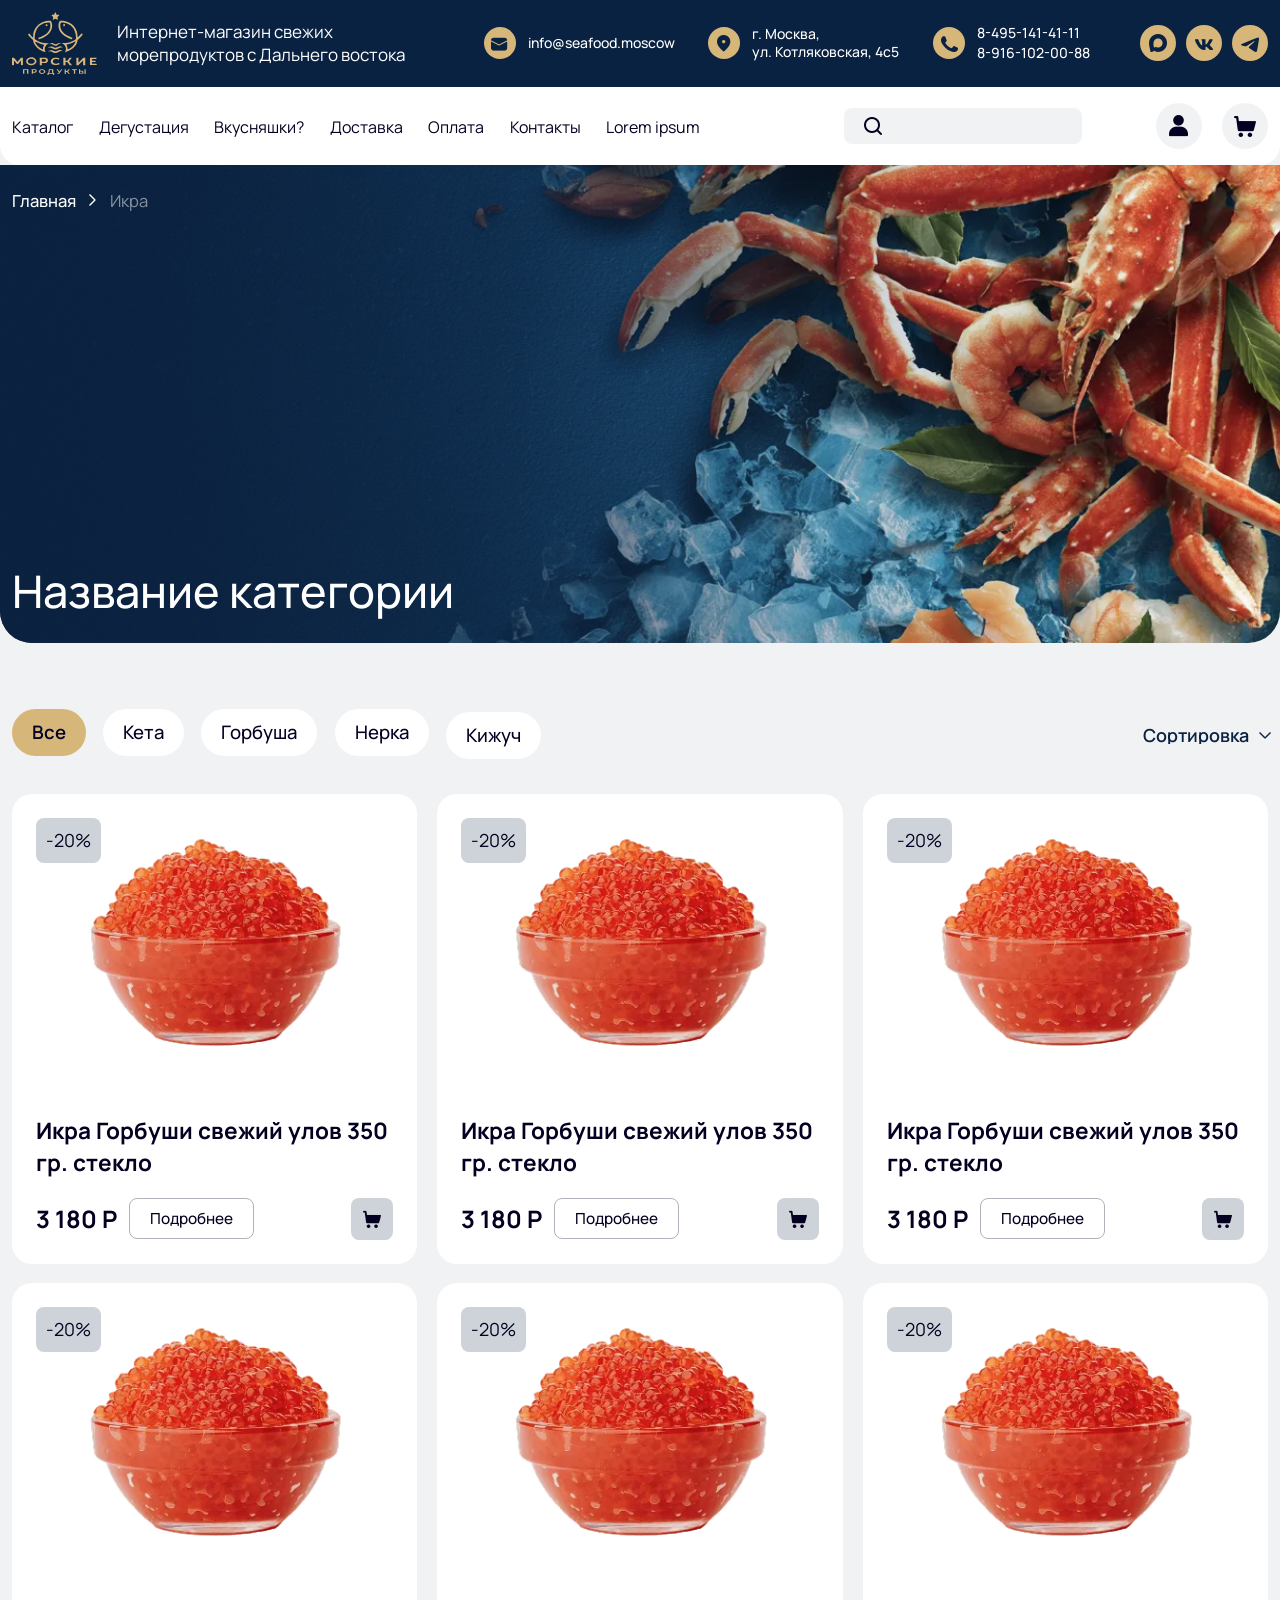
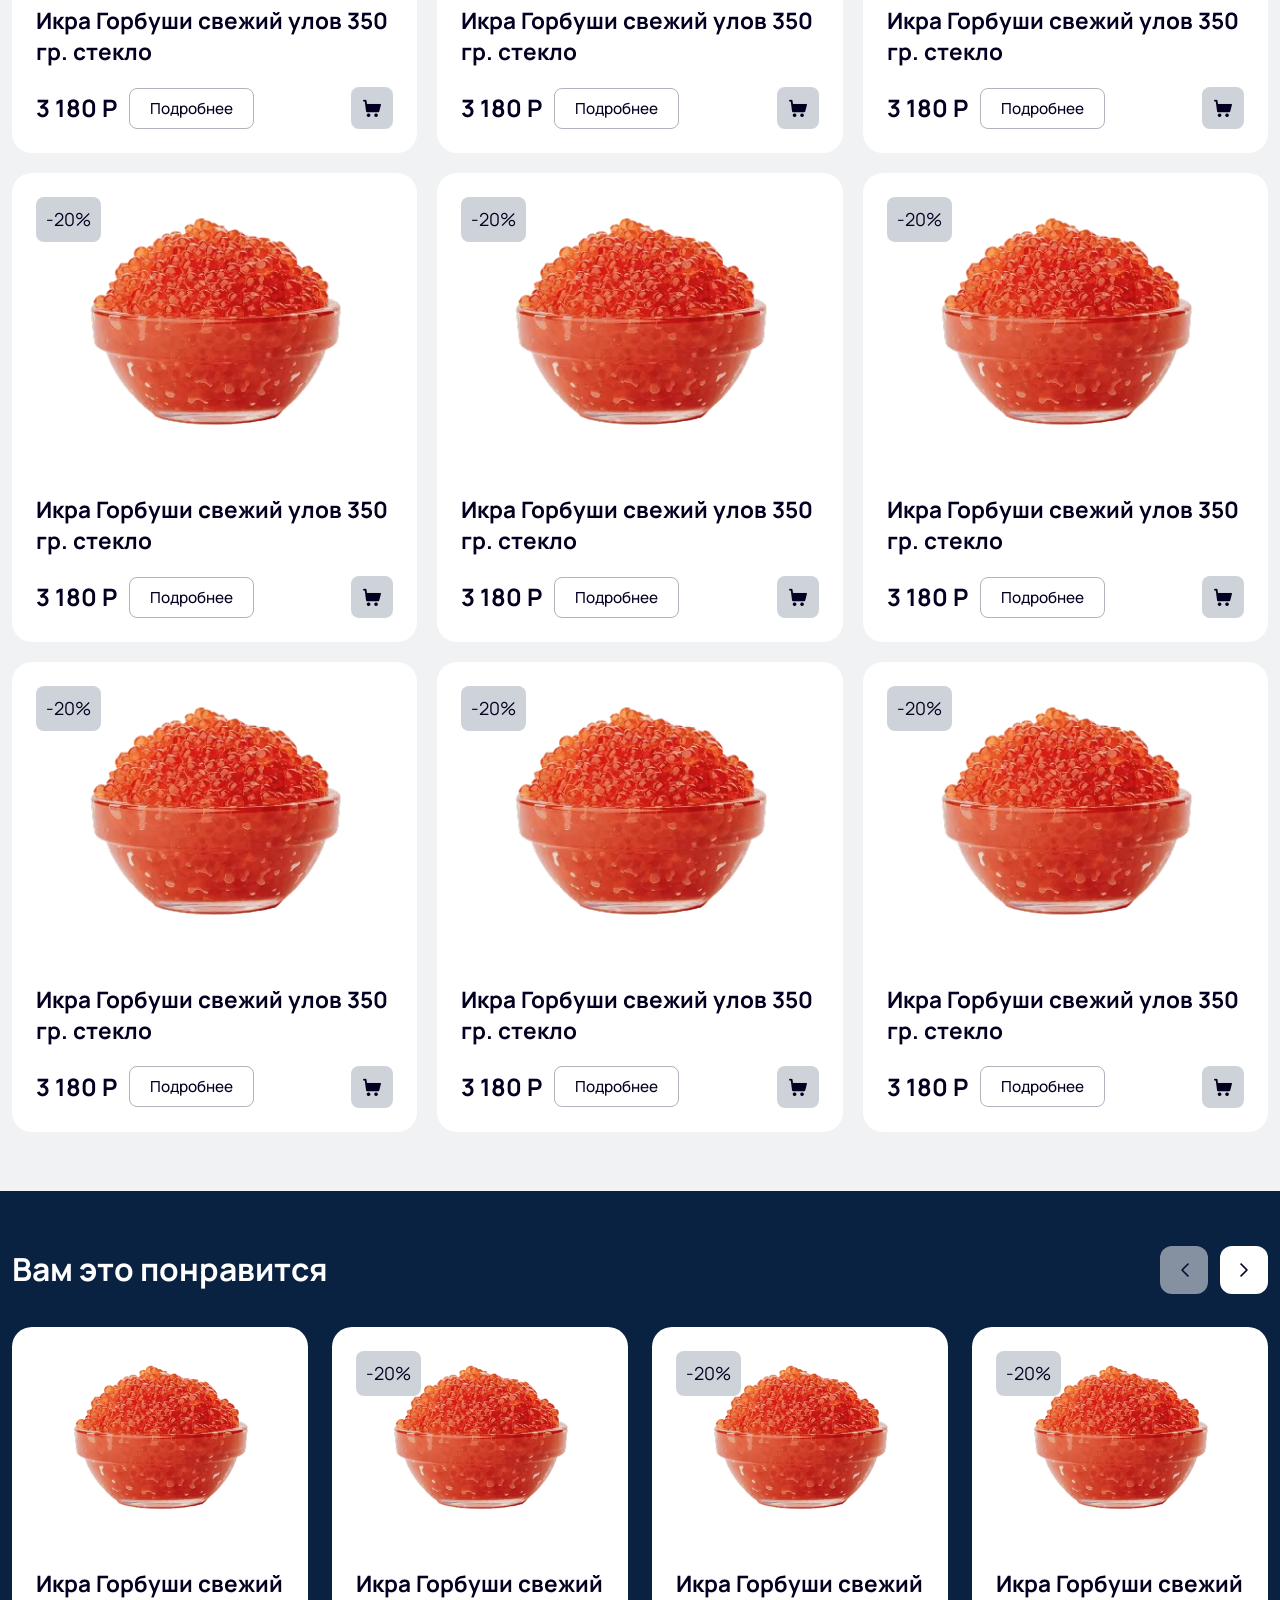
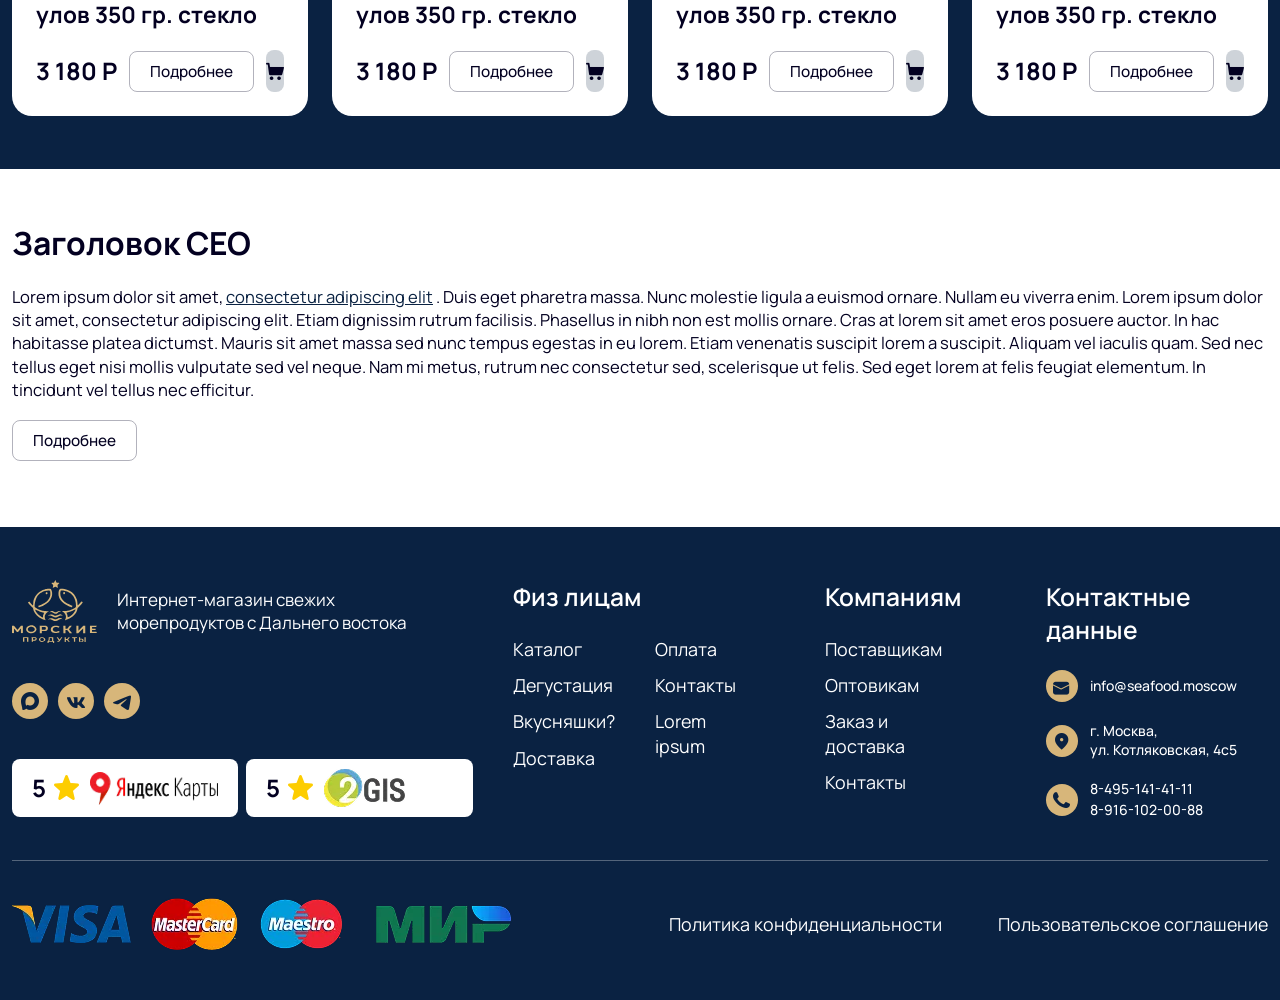
==== catalog.html @ 8e857c62 "Updates" ====
<!doctype html>
<html lang="ru">
	<head>
		<meta charset="UTF-8">
		<meta name="viewport" content="width=device-width, initial-scale=1.0">
		<link rel="preload" href="./assets/fonts/Manrope-SemiBold.woff2" as="font" type="font/woff2" crossorigin="anonymous">
		<link rel="preload" href="./assets/fonts/Manrope-Regular.woff2" as="font" type="font/woff2" crossorigin="anonymous">
		<link rel="preload" href="./assets/fonts/Manrope-Medium.woff2" as="font" type="font/woff2" crossorigin="anonymous">
		<link rel="preload" href="./assets/fonts/Manrope-Bold.woff2" as="font" type="font/woff2" crossorigin="anonymous">
		<link rel="preload" href="./assets/fonts/Lato-Semibold.woff2" as="font" type="font/woff2" crossorigin="anonymous">
		<link rel="shortcut icon" href="assets/img/favicon.ico">
		<title>Каталог</title>
		<script type="module" crossorigin="" src="./js/catalog.min.js?v=1779038834661"></script>
		<link rel="modulepreload" crossorigin="" href="./js/popup.min.js">
		<link rel="stylesheet" crossorigin="" href="./css/popup.min.css?v=1779038834661">
		<link rel="stylesheet" crossorigin="" href="./css/catalog.min.css?v=1779038834661">
	</head>
	<body>
		<div class="wrapper">
			<header data-fls-header="" class="header">
				<div class="header__top">
					<div class="header__container">
						<a href="index.html" class="header__logo">
							<img src="./assets/img/logo.svg" alt="Морские Продукты">
							<p>
								Интернет-магазин свежих
								<br>
								морепродуктов с Дальнего востока
							</p>
						</a>
						<div class="header__info-wrapper" data-fls-dynamic=".menu__body, 1250, 1">
							<div data-fls-infoblock="" class="header__info-block info-block">
								<div class="info-block__icon --icon-mail"></div>
								<div class="info-block__text">
									<a href="mailto:info@seafood.moscow">info@seafood.moscow</a>
								</div>
							</div>
							<div data-fls-infoblock="" class="header__info-block info-block">
								<div class="info-block__icon --icon-location"></div>
								<div class="info-block__text">
									<a href="#" target="_blank">
										г. Москва,
										<br>
										ул. Котляковская, 4с5
									</a>
								</div>
							</div>
							<div data-fls-infoblock="" class="header__info-block info-block">
								<div class="info-block__icon --icon-phone"></div>
								<div class="info-block__text">
									<a href="tel:84951414111">8-495-141-41-11</a>
									<a href="tel:89161020088">8-916-102-00-88</a>
								</div>
							</div>
						</div>
						<div data-fls-socials="" class="header__socials socials">
							<a href="#" target="_blank" class="socials__social --icon-max"></a>
							<a href="#" target="_blank" class="socials__social --icon-vk"></a>
							<a href="#" target="_blank" class="socials__social --icon-tg"></a>
						</div>
					</div>
				</div>
				<div class="header__bottom">
					<div class="header__container">
						<div class="header__menu menu">
							<button data-fls-menu="" type="button" class="menu__icon icon-menu">
								<span></span>
							</button>
							<nav class="menu__body">
								<ul class="menu__list">
									<li class="menu__item">
										<a href="#" class="menu__link">Каталог</a>
									</li>
									<li class="menu__item">
										<a href="#" class="menu__link">Дегустация</a>
									</li>
									<li class="menu__item">
										<a href="#" class="menu__link">Вкусняшки?</a>
									</li>
									<li class="menu__item">
										<a href="#" class="menu__link">Доставка</a>
									</li>
									<li class="menu__item">
										<a href="#" class="menu__link">Оплата</a>
									</li>
									<li class="menu__item">
										<a href="#" class="menu__link">Контакты</a>
									</li>
									<li class="menu__item">
										<a href="#" class="menu__link">Lorem ipsum</a>
									</li>
								</ul>
							</nav>
						</div>
						<form action="#" class="header__search">
							<button class="header__search-btn --icon-search"></button>
							<input data-fls-input="" autocomplete="off" type="text" name="form[]" data-error="" placeholder="" class="header__search-input">
						</form>
						<div class="header__user-wrapper">
							<a href="#" class="header__user-button --icon-user"></a>
							<a href="#" class="header__user-button --icon-cart"></a>
						</div>
					</div>
				</div>
			</header>
			<main class="page">
				<section class="catalog-hero">
					<div class="catalog-hero__container">
						<div data-fls-breadcrumbs="" class="breadcrumbs">
							<ul>
								<li>
									<a href="#">Главная</a>
								</li>
								<li>
									<span>Икра</span>
								</li>
							</ul>
						</div>
						<p class="catalog-hero__title">Название категории</p>
					</div>
				</section>
				<div class="page__container">
					<section class="catalog">
						<div class="catalog__top">
							<div data-fls-radio="" class="catalog-radio">
								<label class="catalog-radio__item">
									<input class="catalog-radio__input" checked type="radio" value="1" name="option">
									<span class="catalog-radio__text">Все</span>
								</label>
								<label class="catalog-radio__item">
									<input class="catalog-radio__input" type="radio" value="2" name="option">
									<span class="catalog-radio__text">Кета</span>
								</label>
								<label class="catalog-radio__item">
									<input class="catalog-radio__input" type="radio" value="2" name="option">
									<span class="catalog-radio__text">Горбуша</span>
								</label>
								<label class="catalog-radio__item">
									<input class="catalog-radio__input" type="radio" value="2" name="option">
									<span class="catalog-radio__text">Нерка</span>
								</label>
								<label class="catalog-radio__item">
									<input class="catalog-radio__input" type="radio" value="2" name="option">
									<span class="catalog-radio__text">Кижуч</span>
								</label>
							</div>
							<select name="form[]" data-fls-select="" data-fls-select-show-selected="" data-fls-select-modif="catalog">
								<option value="" selected>Сортировка</option>
								<option value="1">По возрастанию</option>
								<option value="2">Пункт №2</option>
								<option value="3">Пункт №3</option>
							</select>
						</div>
						<div class="catalog__main">
							<div data-fls-slidecard="" class="slide-card">
								<div class="slide-card__img-block">
									<p class="slide-card__sale">-20%</p>
									<picture>
										<img alt="Икра Горбуши свежий улов 350 гр. стекло" src="./assets/img/item.webp">
									</picture>
								</div>
								<a href="#" class="slide-card__title">Икра Горбуши свежий улов 350 гр. стекло</a>
								<div class="slide-card__bottom">
									<p class="slide-card__price">3 180 Р</p>
									<a href="#" data-fls-button="" class="slide-card__button button-small">Подробнее</a>
									<a href="#" class="slide-card__cart --icon-cart"></a>
								</div>
							</div>
							<div data-fls-slidecard="" class="slide-card">
								<div class="slide-card__img-block">
									<p class="slide-card__sale">-20%</p>
									<picture>
										<img alt="Икра Горбуши свежий улов 350 гр. стекло" src="./assets/img/item.webp">
									</picture>
								</div>
								<a href="#" class="slide-card__title">Икра Горбуши свежий улов 350 гр. стекло</a>
								<div class="slide-card__bottom">
									<p class="slide-card__price">3 180 Р</p>
									<a href="#" data-fls-button="" class="slide-card__button button-small">Подробнее</a>
									<a href="#" class="slide-card__cart --icon-cart"></a>
								</div>
							</div>
							<div data-fls-slidecard="" class="slide-card">
								<div class="slide-card__img-block">
									<p class="slide-card__sale">-20%</p>
									<picture>
										<img alt="Икра Горбуши свежий улов 350 гр. стекло" src="./assets/img/item.webp">
									</picture>
								</div>
								<a href="#" class="slide-card__title">Икра Горбуши свежий улов 350 гр. стекло</a>
								<div class="slide-card__bottom">
									<p class="slide-card__price">3 180 Р</p>
									<a href="#" data-fls-button="" class="slide-card__button button-small">Подробнее</a>
									<a href="#" class="slide-card__cart --icon-cart"></a>
								</div>
							</div>
							<div data-fls-slidecard="" class="slide-card">
								<div class="slide-card__img-block">
									<p class="slide-card__sale">-20%</p>
									<picture>
										<img alt="Икра Горбуши свежий улов 350 гр. стекло" src="./assets/img/item.webp">
									</picture>
								</div>
								<a href="#" class="slide-card__title">Икра Горбуши свежий улов 350 гр. стекло</a>
								<div class="slide-card__bottom">
									<p class="slide-card__price">3 180 Р</p>
									<a href="#" data-fls-button="" class="slide-card__button button-small">Подробнее</a>
									<a href="#" class="slide-card__cart --icon-cart"></a>
								</div>
							</div>
							<div data-fls-slidecard="" class="slide-card">
								<div class="slide-card__img-block">
									<p class="slide-card__sale">-20%</p>
									<picture>
										<img alt="Икра Горбуши свежий улов 350 гр. стекло" src="./assets/img/item.webp">
									</picture>
								</div>
								<a href="#" class="slide-card__title">Икра Горбуши свежий улов 350 гр. стекло</a>
								<div class="slide-card__bottom">
									<p class="slide-card__price">3 180 Р</p>
									<a href="#" data-fls-button="" class="slide-card__button button-small">Подробнее</a>
									<a href="#" class="slide-card__cart --icon-cart"></a>
								</div>
							</div>
							<div data-fls-slidecard="" class="slide-card">
								<div class="slide-card__img-block">
									<p class="slide-card__sale">-20%</p>
									<picture>
										<img alt="Икра Горбуши свежий улов 350 гр. стекло" src="./assets/img/item.webp">
									</picture>
								</div>
								<a href="#" class="slide-card__title">Икра Горбуши свежий улов 350 гр. стекло</a>
								<div class="slide-card__bottom">
									<p class="slide-card__price">3 180 Р</p>
									<a href="#" data-fls-button="" class="slide-card__button button-small">Подробнее</a>
									<a href="#" class="slide-card__cart --icon-cart"></a>
								</div>
							</div>
							<div data-fls-slidecard="" class="slide-card">
								<div class="slide-card__img-block">
									<p class="slide-card__sale">-20%</p>
									<picture>
										<img alt="Икра Горбуши свежий улов 350 гр. стекло" src="./assets/img/item.webp">
									</picture>
								</div>
								<a href="#" class="slide-card__title">Икра Горбуши свежий улов 350 гр. стекло</a>
								<div class="slide-card__bottom">
									<p class="slide-card__price">3 180 Р</p>
									<a href="#" data-fls-button="" class="slide-card__button button-small">Подробнее</a>
									<a href="#" class="slide-card__cart --icon-cart"></a>
								</div>
							</div>
							<div data-fls-slidecard="" class="slide-card">
								<div class="slide-card__img-block">
									<p class="slide-card__sale">-20%</p>
									<picture>
										<img alt="Икра Горбуши свежий улов 350 гр. стекло" src="./assets/img/item.webp">
									</picture>
								</div>
								<a href="#" class="slide-card__title">Икра Горбуши свежий улов 350 гр. стекло</a>
								<div class="slide-card__bottom">
									<p class="slide-card__price">3 180 Р</p>
									<a href="#" data-fls-button="" class="slide-card__button button-small">Подробнее</a>
									<a href="#" class="slide-card__cart --icon-cart"></a>
								</div>
							</div>
							<div data-fls-slidecard="" class="slide-card">
								<div class="slide-card__img-block">
									<p class="slide-card__sale">-20%</p>
									<picture>
										<img alt="Икра Горбуши свежий улов 350 гр. стекло" src="./assets/img/item.webp">
									</picture>
								</div>
								<a href="#" class="slide-card__title">Икра Горбуши свежий улов 350 гр. стекло</a>
								<div class="slide-card__bottom">
									<p class="slide-card__price">3 180 Р</p>
									<a href="#" data-fls-button="" class="slide-card__button button-small">Подробнее</a>
									<a href="#" class="slide-card__cart --icon-cart"></a>
								</div>
							</div>
							<div data-fls-slidecard="" class="slide-card">
								<div class="slide-card__img-block">
									<p class="slide-card__sale">-20%</p>
									<picture>
										<img alt="Икра Горбуши свежий улов 350 гр. стекло" src="./assets/img/item.webp">
									</picture>
								</div>
								<a href="#" class="slide-card__title">Икра Горбуши свежий улов 350 гр. стекло</a>
								<div class="slide-card__bottom">
									<p class="slide-card__price">3 180 Р</p>
									<a href="#" data-fls-button="" class="slide-card__button button-small">Подробнее</a>
									<a href="#" class="slide-card__cart --icon-cart"></a>
								</div>
							</div>
							<div data-fls-slidecard="" class="slide-card">
								<div class="slide-card__img-block">
									<p class="slide-card__sale">-20%</p>
									<picture>
										<img alt="Икра Горбуши свежий улов 350 гр. стекло" src="./assets/img/item.webp">
									</picture>
								</div>
								<a href="#" class="slide-card__title">Икра Горбуши свежий улов 350 гр. стекло</a>
								<div class="slide-card__bottom">
									<p class="slide-card__price">3 180 Р</p>
									<a href="#" data-fls-button="" class="slide-card__button button-small">Подробнее</a>
									<a href="#" class="slide-card__cart --icon-cart"></a>
								</div>
							</div>
							<div data-fls-slidecard="" class="slide-card">
								<div class="slide-card__img-block">
									<p class="slide-card__sale">-20%</p>
									<picture>
										<img alt="Икра Горбуши свежий улов 350 гр. стекло" src="./assets/img/item.webp">
									</picture>
								</div>
								<a href="#" class="slide-card__title">Икра Горбуши свежий улов 350 гр. стекло</a>
								<div class="slide-card__bottom">
									<p class="slide-card__price">3 180 Р</p>
									<a href="#" data-fls-button="" class="slide-card__button button-small">Подробнее</a>
									<a href="#" class="slide-card__cart --icon-cart"></a>
								</div>
							</div>
						</div>
					</section>
				</div>
				<section class="slider slider--blue slider--80">
					<div class="slider__container">
						<div class="slider__top-wrapper">
							<p class="title">Вам это понравится</p>
							<div class="slider__slider-buttons-wrapper">
								<button data-fls-button="" type="button" class="arrow-button arrow-button--gold arrow-button--prev slider__slider-btn-prev --icon-arrow"></button>
								<button data-fls-button="" type="button" class="arrow-button arrow-button--gold slider__slider-btn-next --icon-arrow"></button>
							</div>
						</div>
						<div class="slider__main">
							<div data-fls-slider="" class="slider__slider">
								<div class="slider__swiper">
									<div data-fls-slidecard="" class="slide-card">
										<div class="slide-card__img-block">
											<picture>
												<img alt="Икра Горбуши свежий улов 350 гр. стекло" src="./assets/img/item.webp">
											</picture>
										</div>
										<a href="#" class="slide-card__title">Икра Горбуши свежий улов 350 гр. стекло</a>
										<div class="slide-card__bottom">
											<p class="slide-card__price">3 180 Р</p>
											<a href="#" data-fls-button="" class="slide-card__button button-small">Подробнее</a>
											<a href="#" class="slide-card__cart --icon-cart"></a>
										</div>
									</div>
									<div data-fls-slidecard="" class="slide-card">
										<div class="slide-card__img-block">
											<p class="slide-card__sale">-20%</p>
											<picture>
												<img alt="Икра Горбуши свежий улов 350 гр. стекло" src="./assets/img/item.webp">
											</picture>
										</div>
										<a href="#" class="slide-card__title">Икра Горбуши свежий улов 350 гр. стекло</a>
										<div class="slide-card__bottom">
											<p class="slide-card__price">3 180 Р</p>
											<a href="#" data-fls-button="" class="slide-card__button button-small">Подробнее</a>
											<a href="#" class="slide-card__cart --icon-cart"></a>
										</div>
									</div>
									<div data-fls-slidecard="" class="slide-card">
										<div class="slide-card__img-block">
											<p class="slide-card__sale">-20%</p>
											<picture>
												<img alt="Икра Горбуши свежий улов 350 гр. стекло" src="./assets/img/item.webp">
											</picture>
										</div>
										<a href="#" class="slide-card__title">Икра Горбуши свежий улов 350 гр. стекло</a>
										<div class="slide-card__bottom">
											<p class="slide-card__price">3 180 Р</p>
											<a href="#" data-fls-button="" class="slide-card__button button-small">Подробнее</a>
											<a href="#" class="slide-card__cart --icon-cart"></a>
										</div>
									</div>
									<div data-fls-slidecard="" class="slide-card">
										<div class="slide-card__img-block">
											<p class="slide-card__sale">-20%</p>
											<picture>
												<img alt="Икра Горбуши свежий улов 350 гр. стекло" src="./assets/img/item.webp">
											</picture>
										</div>
										<a href="#" class="slide-card__title">Икра Горбуши свежий улов 350 гр. стекло</a>
										<div class="slide-card__bottom">
											<p class="slide-card__price">3 180 Р</p>
											<a href="#" data-fls-button="" class="slide-card__button button-small">Подробнее</a>
											<a href="#" class="slide-card__cart --icon-cart"></a>
										</div>
									</div>
									<div data-fls-slidecard="" class="slide-card">
										<div class="slide-card__img-block">
											<p class="slide-card__sale">-20%</p>
											<picture>
												<img alt="Икра Горбуши свежий улов 350 гр. стекло" src="./assets/img/item.webp">
											</picture>
										</div>
										<a href="#" class="slide-card__title">Икра Горбуши свежий улов 350 гр. стекло</a>
										<div class="slide-card__bottom">
											<p class="slide-card__price">3 180 Р</p>
											<a href="#" data-fls-button="" class="slide-card__button button-small">Подробнее</a>
											<a href="#" class="slide-card__cart --icon-cart"></a>
										</div>
									</div>
									<div data-fls-slidecard="" class="slide-card">
										<div class="slide-card__img-block">
											<p class="slide-card__sale">-20%</p>
											<picture>
												<img alt="Икра Горбуши свежий улов 350 гр. стекло" src="./assets/img/item.webp">
											</picture>
										</div>
										<a href="#" class="slide-card__title">Икра Горбуши свежий улов 350 гр. стекло</a>
										<div class="slide-card__bottom">
											<p class="slide-card__price">3 180 Р</p>
											<a href="#" data-fls-button="" class="slide-card__button button-small">Подробнее</a>
											<a href="#" class="slide-card__cart --icon-cart"></a>
										</div>
									</div>
								</div>
							</div>
						</div>
					</div>
				</section>
				<div class="white-bg">
					<div class="page__container">
						<section data-fls-showmore="items" class="seo seo--nm">
							<div data-fls-showmore-content="2" class="seo__content">
								<h1>Заголовок СЕО</h1>
								<p>
									Lorem ipsum dolor sit amet,
									<a href="#">consectetur adipiscing elit</a>
									. Duis eget pharetra massa.
						Nunc molestie
						ligula a euismod
						ornare. Nullam eu viverra enim. Lorem ipsum dolor sit amet, consectetur adipiscing elit. Etiam
						dignissim rutrum
						facilisis. Phasellus in nibh non est mollis ornare. Cras at lorem sit amet eros posuere auctor. In hac
						habitasse platea
						dictumst. Mauris sit amet massa sed nunc tempus egestas in eu lorem. Etiam venenatis suscipit lorem a
						suscipit. Aliquam
						vel iaculis quam. Sed nec tellus eget nisi mollis vulputate sed vel neque. Nam mi metus, rutrum nec
						consectetur sed,
						scelerisque ut felis. Sed eget lorem at felis feugiat elementum. In tincidunt vel tellus nec
						efficitur.
								</p>
								<h2>Заголовок СЕО 2</h2>
								<p>
									Lorem ipsum dolor sit amet, consectetur adipiscing elit. Duis eget pharetra massa. Nunc molestie
						ligula a euismod
						ornare. Nullam eu viverra enim. Lorem ipsum dolor sit amet, consectetur adipiscing elit. Etiam
						dignissim rutrum
						facilisis. Phasellus in nibh non est mollis ornare. Cras at lorem sit amet eros posuere auctor. In hac
						habitasse platea
						dictumst. Mauris sit amet massa sed nunc tempus egestas in eu lorem. Etiam venenatis suscipit lorem a
						suscipit. Aliquam
						vel iaculis quam. Sed nec tellus eget nisi mollis vulputate sed vel neque. Nam mi metus, rutrum nec
						consectetur sed,
						scelerisque ut felis. Sed eget lorem at felis feugiat elementum. In tincidunt vel tellus nec
						efficitur.
								</p>
								<h3>Заголовок СЕО 3</h3>
								<p>
									Lorem ipsum dolor sit amet, consectetur adipiscing elit. Duis eget pharetra massa. Nunc molestie
						ligula a euismod
						ornare. Nullam eu viverra enim. Lorem ipsum dolor sit amet, consectetur adipiscing elit. Etiam
						dignissim rutrum
						facilisis. Phasellus in nibh non est mollis ornare. Cras at lorem sit amet eros posuere auctor. In hac
						habitasse platea
						dictumst. Mauris sit amet massa sed nunc tempus egestas in eu lorem. Etiam venenatis suscipit lorem a
						suscipit. Aliquam
						vel iaculis quam. Sed nec tellus eget nisi mollis vulputate sed vel neque. Nam mi metus, rutrum nec
						consectetur sed,
						scelerisque ut felis. Sed eget lorem at felis feugiat elementum. In tincidunt vel tellus nec
						efficitur.
								</p>
								<ul>
									<li>Lorem ipsum dolor sit amet consectetur adipisicing elit. Sunt, beatae.</li>
									<li>
										Praesentium nulla voluptatem eaque? Mollitia reiciendis consequatur praesentium natus minus!
									</li>
									<li>Atque officia vel esse reiciendis eius, reprehenderit corrupti totam quae.</li>
								</ul>
								<ol>
									<li>Lorem ipsum dolor sit amet consectetur adipisicing elit. Debitis, sint?</li>
									<li>
										Saepe praesentium iure cupiditate rerum maxime magni voluptatibus commodi tempora!
									</li>
									<li>Porro cum temporibus neque optio officiis vitae assumenda! Blanditiis, dolorem!</li>
								</ol>
							</div>
							<button hidden data-fls-showmore-button="" data-fls-button="" type="button" class="seo__more button-small">
								<span>Подробнее</span>
								<span>Скрыть</span>
							</button>
						</section>
					</div>
				</div>
			</main>
			<footer data-fls-footer="" class="footer">
				<div class="footer__container">
					<div class="footer__top">
						<div class="footer__left">
							<a href="#" class="footer__logo">
								<img src="./assets/img/logo.svg" alt="Морские Продукты">
								<p>
									Интернет-магазин свежих
									<br>
									морепродуктов с Дальнего востока
								</p>
							</a>
							<div data-fls-socials="" class="footer__socials socials">
								<a href="#" target="_blank" class="socials__social --icon-max"></a>
								<a href="#" target="_blank" class="socials__social --icon-vk"></a>
								<a href="#" target="_blank" class="socials__social --icon-tg"></a>
							</div>
							<div class="reviews-general">
								<div class="reviews-general__block">
									<p class="reviews-general__rating --icon-star">5</p>
									<div class="reviews-general__logo">
										<picture>
											<img alt="yandex" src="./assets/img/yandexBig.webp">
										</picture>
									</div>
								</div>
								<div class="reviews-general__block">
									<p class="reviews-general__rating --icon-star">5</p>
									<div class="reviews-general__logo">
										<picture>
											<img alt="2gis" src="./assets/img/2gis.webp">
										</picture>
									</div>
								</div>
							</div>
						</div>
						<nav class="footer__nav">
							<div class="footer__nav-col">
								<p class="footer__nav-title">Физ лицам</p>
								<div class="footer__nav-lists">
									<ul class="footer__nav-list">
										<li class="footer__nav-item">
											<a href="#" class="footer__nav-link">Каталог</a>
										</li>
										<li class="footer__nav-item">
											<a href="#" class="footer__nav-link">Дегустация</a>
										</li>
										<li class="footer__nav-item">
											<a href="#" class="footer__nav-link">Вкусняшки?</a>
										</li>
										<li class="footer__nav-item">
											<a href="#" class="footer__nav-link">Доставка</a>
										</li>
									</ul>
									<ul class="footer__nav-list">
										<li class="footer__nav-item">
											<a href="#" class="footer__nav-link">Оплата</a>
										</li>
										<li class="footer__nav-item">
											<a href="#" class="footer__nav-link">Контакты</a>
										</li>
										<li class="footer__nav-item">
											<a href="#" class="footer__nav-link">Lorem ipsum</a>
										</li>
									</ul>
								</div>
							</div>
							<div class="footer__nav-col">
								<p class="footer__nav-title">Компаниям</p>
								<ul class="footer__nav-list">
									<li class="footer__nav-item">
										<a href="#" class="footer__nav-link">Поставщикам</a>
									</li>
									<li class="footer__nav-item">
										<a href="#" class="footer__nav-link">Оптовикам</a>
									</li>
									<li class="footer__nav-item">
										<a href="#" class="footer__nav-link">Заказ и доставка</a>
									</li>
									<li class="footer__nav-item">
										<a href="#" class="footer__nav-link">Контакты</a>
									</li>
								</ul>
							</div>
							<div class="footer__nav-col">
								<p class="footer__nav-title">Контактные данные</p>
								<div class="footer__info-wrapper">
									<div class="footer__info-block info-block">
										<div class="info-block__icon --icon-mail"></div>
										<div class="info-block__text">
											<a href="mailto:info@seafood.moscow">info@seafood.moscow</a>
										</div>
									</div>
									<div class="footer__info-block info-block">
										<div class="info-block__icon --icon-location"></div>
										<div class="info-block__text">
											<a href="#" target="_blank">
												г. Москва,
												<br>
												ул. Котляковская, 4с5
											</a>
										</div>
									</div>
									<div class="footer__info-block info-block">
										<div class="info-block__icon --icon-phone"></div>
										<div class="info-block__text">
											<a href="tel:84951414111">8-495-141-41-11</a>
											<a href="tel:89161020088">8-916-102-00-88</a>
										</div>
									</div>
								</div>
							</div>
						</nav>
					</div>
					<div class="footer__bottom">
						<div class="footer__payments">
							<picture>
								<img alt="VISA" src="./assets/img/cards/1.webp">
							</picture>
							<picture>
								<img alt="MasterCard" src="./assets/img/cards/2.webp">
							</picture>
							<picture>
								<img alt="Maestro" src="./assets/img/cards/3.webp">
							</picture>
							<picture>
								<img alt="МИР" src="./assets/img/cards/4.webp">
							</picture>
						</div>
						<div class="footer__docs">
							<a href="#" class="footer__doc-link">Политика конфиденциальности</a>
							<a href="#" class="footer__doc-link">Пользовательское соглашение</a>
						</div>
					</div>
				</div>
			</footer>
		</div>
		<div data-fls-popup="order" aria-hidden="true" class="popup">
			<div data-fls-popup-wrapper="" class="popup__wrapper">
				<div data-fls-popup-body="" class="popup__body">
					<button data-fls-popup-close="" type="button" class="popup__close --icon-cross"></button>
					<div data-fls-popup-content="" class="popup__content">
						<div class="popup__img">
							<picture>
								<img alt="Заказать" src="./assets/img/popupImg.webp">
							</picture>
						</div>
						<div class="popup__main">
							<p class="popup__title">Заказать в один клик</p>
							<p class="popup__text">Lorem ipsum dolor sit amet, consectetur adipiscing elit.</p>
							<form action="#" class="popup__form" data-fls-form="ajax">
								<input data-fls-input="" autocomplete="off" type="text" name="form[]" required data-error="" placeholder="Введите ваше имя" class="popup__input input">
								<input data-fls-input="" autocomplete="off" type="text" name="form[]" required data-error="" placeholder="+7 (___) ___-__-__" data-fls-input-mask="+7 (999) 999-99-99" class="popup__input input">
								<label data-fls-checkbox="" class="popup__checkbox checkbox">
									<input required data-error="" class="checkbox__input" type="checkbox" value="1" name="form[]">
									<div class="checkbox__text">
										<p>
											Lorem ipsum dolor sit amet, consectetur
											<a href="#">adipiscing elit.</a>
										</p>
									</div>
								</label>
								<button type="submit" data-fls-button="" class="popup__btn button button--gold">В корзину</button>
							</form>
						</div>
					</div>
				</div>
			</div>
		</div>
	</body>
</html>
---- css/popup.min.css ----
*{padding:0;margin:0;border:0}*,:after,:before{box-sizing:border-box}:after,:before{display:inline-block}body,html{height:100%}body{line-height:1;scrollbar-gutter:stable;-ms-text-size-adjust:100%;-moz-text-size-adjust:100%;-webkit-text-size-adjust:100%;-webkit-font-smoothing:antialiased;-moz-osx-font-smoothing:grayscale}button,input,textarea{font-family:inherit;font-size:inherit;line-height:inherit;color:inherit;background-color:transparent}input,textarea{width:100%}label{display:inline-block}button,option,select{cursor:pointer}a{display:inline-block;color:inherit;text-decoration:none}ul li{list-style:none}img{max-width:100%;height:auto;vertical-align:middle}h1,h2,h3,h4,h5,h6{font-weight:inherit;font-size:inherit}@font-face{font-family:Manrope;font-display:swap;src:url(../assets/fonts/Manrope-SemiBold.woff2) format("woff2");font-weight:600;font-style:normal}@font-face{font-family:Manrope;font-display:swap;src:url(../assets/fonts/Manrope-Regular.woff2) format("woff2");font-weight:400;font-style:normal}@font-face{font-family:Manrope;font-display:swap;src:url(../assets/fonts/Manrope-Medium.woff2) format("woff2");font-weight:500;font-style:normal}@font-face{font-family:Manrope;font-display:swap;src:url(../assets/fonts/Manrope-Bold.woff2) format("woff2");font-weight:700;font-style:normal}@font-face{font-family:Lato;font-display:swap;src:url(../assets/fonts/Lato-Semibold.woff2) format("woff2");font-weight:600;font-style:normal}@font-face{font-family:iconfont;font-display:swap;src:url(../assets/fonts/iconfont.woff2?b0fd1598f021709a7f0ad3983cae05e6) format("woff2")}[class*="--icon-"]:before{font-family:iconfont}[class*="--icon-vk"]:before{content:"\f101"}[class*="--icon-user"]:before{content:"\f102"}[class*="--icon-tg"]:before{content:"\f103"}[class*="--icon-star"]:before{content:"\f104"}[class*="--icon-shareStroke"]:before{content:"\f105"}[class*="--icon-share"]:before{content:"\f106"}[class*="--icon-search"]:before{content:"\f107"}[class*="--icon-phone"]:before{content:"\f108"}[class*="--icon-max"]:before{content:"\f109"}[class*="--icon-mail"]:before{content:"\f10a"}[class*="--icon-location"]:before{content:"\f10b"}[class*="--icon-likeStroke"]:before{content:"\f10c"}[class*="--icon-like"]:before{content:"\f10d"}[class*="--icon-cross"]:before{content:"\f10e"}[class*="--icon-check"]:before{content:"\f10f"}[class*="--icon-cart"]:before{content:"\f110"}[class*="--icon-arrow"]:before{content:"\f111"}body{background-color:#f1f2f4;color:#030021;min-width:20rem;font-family:Manrope;font-size:1.125rem}[data-fls-scrolllock] body{overflow:hidden;touch-action:none;overscroll-behavior:none}.wrapper{min-height:100%;display:flex;flex-direction:column;overflow:clip}.wrapper>main{flex:1 1 auto}.wrapper>*{min-width:0}[class*=__container]{max-width:112.125rem;margin:0 auto;padding-left:.75rem;padding-right:.75rem}.title{line-height:1.3611111111;font-weight:700}.white-bg{background-color:#fff}.reviews-general{display:grid;grid-template-columns:1fr 1fr;gap:.5rem}.reviews-general__block{background-color:#fff;border-radius:.5rem;padding:.625rem 1.25rem;display:flex;align-items:center;gap:.75rem}.reviews-general__rating{font-weight:700;font-size:1.5rem;display:flex;flex-direction:row-reverse;gap:.5rem}.reviews-general__rating:before{color:#fdcd00}.seo{padding-bottom:1.25rem}.seo.seo--nm{margin:0}.seo__content{display:flex;flex-direction:column}.seo__content h1,.seo__content h2,.seo__content h3,.seo__content h4,.seo__content h5,.seo__content h6{font-weight:700;line-height:1.3611111111}.seo__content p{line-height:1.3888888889}.seo__content ol,.seo__content ul{line-height:1.375}.seo__content a{color:#0a2242;text-decoration:underline;transition:.2s}.seo__content ol li:not(:last-child),.seo__content ul li:not(:last-child){margin:0 0 .5rem}.seo__content ul li{display:flex;align-items:baseline;gap:.75rem}.seo__content ul li:before{content:"";border-radius:50%;flex-shrink:0;background-color:#d7b67a}.seo__content ol li{list-style-position:inside}.slider__container{position:relative}.slider__top-wrapper{display:flex;align-items:center;justify-content:space-between;flex-wrap:wrap;gap:.75rem}.slider__main{position:relative;padding:0 0 1.25rem}.slider__pagination{margin:2.5rem 0 0}.slider__slider-buttons-wrapper{position:absolute;z-index:3;right:0;bottom:0;left:0;display:flex;justify-content:space-between;pointer-events:none}.slider__slider-buttons-wrapper .arrow-button:not(.swiper-button-disabled){pointer-events:all}.slider--blue{background-color:#0a2242}.slider--blue .title{color:#fff}.slider--blue .slider__main{padding:0}.slider--blue .slider__slider-buttons-wrapper{position:relative;gap:.75rem}.socials{gap:.625rem}.socials,.socials__social{display:flex;align-items:center}.socials__social{width:2.25rem;height:2.25rem;border-radius:50%;background-color:#d7b67a;justify-content:center;transition:.2s}.socials__social:before{font-size:1.125rem;color:#0a2242;transition:.2s}.socials__social.--icon-vk:before{margin-bottom:.25rem}.swiper{overflow:hidden}.swiper-initialized{touch-action:pan-y}.swiper-wrapper{width:100%;height:100%;box-sizing:content-box;display:flex;position:relative}.swiper-vertical .swiper-wrapper{flex-direction:column}.swiper-autoheight .swiper-wrapper{align-items:flex-start}.swiper-initialized .swiper-slide{flex-shrink:0}.swiper-android .swiper-slide,.swiper-android .swiper-wrapper{transform:translateZ(0)}.swiper-button-lock{display:none!important}.--showmore-active [data-fls-showmore-button] span,[data-fls-showmore-button] span:last-child{display:none}.--showmore-active [data-fls-showmore-button] span:last-child{display:block}.header{z-index:3;position:relative}.header:before{content:"";background-color:rgba(3,0,33,.5);position:absolute;width:100%;height:120vh;height:120svh;top:5rem;bottom:0;left:0;transition:.2s;opacity:0;visibility:hidden}[data-menu-open] .header:before{opacity:1;visibility:visible}.header__top{background-color:#0a2242;padding:.75rem 0}.header__top .header__container{display:flex;align-items:center;gap:2.5rem}.header__logo{display:flex;align-items:center;gap:1.25rem;flex-shrink:0;margin-right:auto}.header__logo img{height:auto;display:block}.header__logo p{line-height:1.35;color:#fff;margin:0;white-space:nowrap}.header__info-wrapper{display:flex;align-items:center}.header__info-block:first-child .info-block__icon:before{margin-bottom:.125rem}.header__bottom{position:relative;background-color:#fff;border-radius:0 0 1.25rem 1.25rem;padding:1rem 0}.header__bottom .header__container{display:flex;align-items:center;gap:1.25rem}[data-menu-open] .header__bottom{border-radius:0}.header__search{display:flex;align-items:center;background-color:#f1f2f4;border-radius:.5rem;height:3rem;padding:0 0 0 1.25rem;margin-left:auto;transition:border-color .2s ease}.header__search:focus-within{border-color:#d7b67a}.header__search-btn{background:none;border:none;padding:0;cursor:pointer;display:flex;align-items:center;justify-content:center;flex-shrink:0}.header__search-btn:before{font-size:1.125rem;transition:.2s}.header__search-input{background:none;border:none;outline:none;font-size:1rem;font-weight:600;padding:0 1.25rem 0 .625rem;width:100%;height:100%}.header__search-input::placeholder{color:rgba(3,0,33,.4)}.header__user-wrapper{display:flex;align-items:center;flex-shrink:0}.header__user-button{display:flex;align-items:center;justify-content:center;width:2.875rem;height:2.875rem;border-radius:50%;background-color:#f1f2f4;text-decoration:none;transition:.2s}.header__user-button:before{font-size:1.375rem;color:#030021;transition:.2s}.menu{display:flex;align-items:center}.menu__icon{display:none}.menu__list{display:flex;align-items:center}.menu__item,.menu__link{position:relative}.menu__link{color:#030021;text-decoration:none;transition:.2s}.menu__link:after{content:"";position:absolute;bottom:-.375rem;left:0;right:0;height:.125rem;background-color:#d7b67a;transform:scaleX(0);transform-origin:center;transition:transform .25s ease}.footer{background-color:#0a2242}.footer__top{display:flex;align-items:flex-start;justify-content:space-between;gap:2.5rem;padding-bottom:2.5rem}.footer__left{flex:0 1 30.75rem;display:flex;flex-direction:column}.footer__logo{display:flex;align-items:center;gap:1.25rem;text-decoration:none;flex-shrink:0}.footer__logo img{height:auto;display:block}.footer__logo p{line-height:1.35;color:#fff}.footer__nav{display:flex;align-items:flex-start}.footer__nav-col{display:flex;flex-direction:column}.footer__nav-title{line-height:1.3571428571;font-weight:600;color:#fff}.footer__nav-lists{display:flex;gap:2.5rem}.footer__nav-list{display:flex;flex-direction:column;gap:.75rem;list-style:none;margin:0;padding:0}.footer__nav-link{line-height:1.35;color:#fff;text-decoration:none;transition:.2s}.footer__info-wrapper{display:flex;flex-direction:column;gap:1.25rem}.footer__bottom{display:flex;align-items:center;justify-content:space-between;gap:1.5rem;border-top:.0625rem solid hsla(0,0%,100%,.3)}.footer__payments{display:flex;align-items:center;gap:1.25rem}.footer__payments img{min-width:0;flex:1 1 auto}.footer__docs{display:flex;align-items:center;flex-wrap:wrap;row-gap:.75rem}.footer__doc-link{line-height:1.35;color:#fff;transition:.2s}input[type=email],input[type=tel],input[type=text],textarea{-webkit-appearance:none;-moz-appearance:none;appearance:none}.input{width:100%;display:block;background-color:#f1f2f4;border-radius:.5rem;border:.125rem solid transparent;padding-left:1.5rem;padding-right:1.5rem;caret-color:inherit;outline:none;color:rgba(10,34,66,.5)}.input.--form-error{border:.125rem solid #bc1d00}.input[placeholder]:not([data-fls-placeholder-nohiden])::placeholder{color:rgba(10,34,66,.5);transition:opacity .1s}.input[placeholder]:not([data-fls-placeholder-nohiden]):focus::placeholder{opacity:0}textarea.input{resize:vertical;padding:0}.checkbox{display:inline-block;position:relative}.checkbox:not(:last-child){margin-bottom:.3125rem}.checkbox__input{position:absolute;width:0;height:0;opacity:0}.checkbox__input:checked+.checkbox__text:after{transform:scale(1)}.checkbox__text{cursor:pointer;position:relative;gap:.625rem;display:inline-flex;align-items:center}.checkbox__text p{color:rgba(10,34,66,.5)}.checkbox__text p a{font-weight:600;text-decoration:underline}.checkbox__text:before{content:"";border-radius:.1875rem;align-self:flex-start;flex:0 0 1rem;width:1rem;height:1rem;background-color:#f1f2f4}.checkbox__text:after{font-family:iconfont;content:"\f10f";transition:.2s;transform:scale(0);position:absolute;left:.25rem;top:.1875rem;font-size:.625rem;color:#0a2242}.checkbox.--form-error .checkbox__text p{color:#bc1d00}.button{font-weight:600;border-radius:.5rem;padding:1.5rem 2.5rem;transition:.2s}.button--gold{background-color:#d7b67a}.button-small{line-height:1.375;font-weight:500;padding:.5625rem 1.25rem;border:.0625rem solid rgba(3,0,33,.3);border-radius:.5rem;transition:.2s}.arrow-button{width:3rem;height:3rem;border-radius:.75rem;background-color:#fff;display:flex;align-items:center;justify-content:center;cursor:pointer;transition:.2s}.arrow-button.swiper-button-disabled{opacity:.5;pointer-events:none}.arrow-button:before{font-size:.875rem;color:#030021;transition:.2s}.arrow-button--prev:before{transform:rotate(180deg);display:block}.slide-card{display:flex;flex-direction:column;background-color:#fff;border-radius:1.25rem;padding:1.5rem}.slide-card__img-block{position:relative;flex:1;display:flex;align-items:center;justify-content:center;margin-bottom:1rem}.slide-card__img-block img{width:100%;aspect-ratio:376/275;object-fit:contain}.slide-card__sale{position:absolute;top:0;left:0;background-color:#ced3d9;border-radius:.5rem;padding:.625rem;font-size:1.125rem;line-height:1.3888888889}.slide-card__title{margin:1.25rem 0;line-height:1.375;font-weight:700;transition:.2s}.slide-card__bottom{display:flex;align-items:center;gap:.75rem}.slide-card__price{font-size:1.5rem;font-weight:700;white-space:nowrap}.slide-card__button{margin-right:auto}.slide-card__cart{width:2.625rem;height:2.625rem;border-radius:.5rem;background-color:#ced3d9;display:flex;align-items:center;justify-content:center;text-decoration:none;transition:.2s}.slide-card__cart:before{font-size:1.125rem;color:#030021;transition:.2s}.info-block{gap:.75rem}.info-block,.info-block__icon{display:flex;align-items:center}.info-block__icon{border-radius:50%;background-color:#d7b67a;justify-content:center;flex-shrink:0}.info-block__icon:before{font-size:1.0625rem;color:#0a2242}.info-block__text{display:flex;flex-direction:column;gap:.125rem}.info-block__text a{font-weight:500;line-height:1.35;color:#fff;white-space:nowrap;transition:.2s}body:after{content:"";background:rgba(10,34,66,.5);backdrop-filter:blur(1.25rem);position:fixed;width:100%;height:100%;top:0;left:0;opacity:0;transition:opacity .4s;pointer-events:none;z-index:149}[data-fls-popup-open] body:after{opacity:1}[data-fls-popup]{position:fixed;top:0;left:0;bottom:0;right:0;padding:1.875rem .625rem;transition:visibility .4s;visibility:hidden;pointer-events:none}[data-fls-popup][data-fls-popup-active]{z-index:150;visibility:visible;overflow:auto;pointer-events:auto}[data-fls-popup-active] [data-fls-popup-body]{visibility:visible;transform:scale(1)}[data-fls-popup-wrapper]{flex-direction:column;min-height:100%;flex:1 1 auto;width:100%;display:flex;justify-content:center;align-items:center}[data-fls-popup-body]{visibility:hidden;transform:scale(0);transition:transform .3s ease 0s,visibility .3s ease 0s;background-color:#fff;width:100%;max-width:70.625rem;border-radius:1.5rem;position:relative;overflow:hidden}[data-fls-popup-youtube-place] iframe{width:100%;aspect-ratio:16/9}.popup__close{position:absolute}.popup__close:before{font-size:.875rem}.popup__content{display:grid;grid-template-columns:1fr 1fr}.popup__img{position:relative}.popup__img img{position:absolute;width:100%;height:100%;top:0;left:0;object-fit:cover}.popup__title{margin:0 0 1.5rem;font-weight:600;line-height:128%}.popup__text{line-height:1.3888888889}.popup__form{margin:1.5rem 0 0}.popup__input{margin:0 0 .75rem}.popup__checkbox{margin:.75rem 0 0}.popup__btn{width:100%;margin:1.5rem 0 0}@media (max-width:80em){.header__socials{margin-left:.625rem}.header__search{height:2.25rem}.menu__link{font-size:1rem}.info-block__icon{width:2rem;height:2rem}.info-block__text a{font-size:.875rem}}@media (max-width:78.125em) and (any-hover:none){.menu__icon{cursor:default}}@media (max-width:78.125em){.header__info-wrapper{margin:2.5rem 0 0;gap:3.125rem;justify-content:center;flex-wrap:wrap}.header__info-block .info-block__text a{color:#030021}.menu__icon{display:block;position:relative;width:2.5rem;height:2.5rem;z-index:5;background-color:#d7b67a;border-radius:.5rem}.menu__icon span,.menu__icon:after,.menu__icon:before{content:"";transition:all .3s ease 0s;left:.75rem;position:absolute;width:1.125rem;height:.125rem;background-color:#0a2242}.menu__icon:before{top:.8125rem}.menu__icon:after{bottom:.8125rem}.menu__icon span{top:calc(50% - .0625rem)}[data-menu-open] .menu__icon span{width:0}[data-menu-open] .menu__icon:before{top:calc(50% - .0625rem);transform:rotate(-45deg)}[data-menu-open] .menu__icon:after{bottom:calc(50% - .0625rem);transform:rotate(45deg)}.menu__body{border-top:.0625rem solid rgba(10,34,66,.102);position:absolute;width:100%;left:0;top:100%;overflow:auto;padding:2.5rem .75rem;border-radius:0 0 2.5rem 2.5rem;background-color:#fff;transform:translateY(-200%);opacity:0;transition:.2s}[data-menu-open] .menu__body{transform:translateY(0);opacity:1}.menu__list{justify-content:center;gap:2.5rem;flex-wrap:wrap}}@media (max-width:73.75em){.footer__top{flex-direction:column}.footer__left{width:100%;display:grid;grid-template-columns:1fr 1fr;flex:1 1 100%}.footer__left .reviews-general{max-width:30.875rem;grid-column:1/3}.footer__socials{justify-self:end}.footer__nav{width:100%;justify-content:space-between}}@media (max-width:71.25em){.footer__docs{flex-direction:column}}@media (max-width:62.5em){.menu__list{gap:1.5rem;justify-content:space-between}}@media (max-width:52.5em){.footer__payments{max-width:26rem}}@media (max-width:48.75em){.popup__content{display:flex;flex-direction:column-reverse}.popup__img{aspect-ratio:696/547}}@media (max-width:48em){.header__logo p{display:none}}@media (max-width:46.875em){.header__info-wrapper{justify-content:space-between;gap:.75rem}.footer__logo p{display:none}}@media (max-width:43.75em){.footer__bottom{flex-direction:column;align-items:flex-start}.footer__payments{max-width:100%}}@media (max-width:41.25em){.footer__nav{display:grid;grid-template-columns:auto auto}}@media (max-width:40.625em){.header__bottom .header__container{gap:.625rem}}@media (max-width:34.375em){.reviews-general{grid-template-columns:1fr}.footer__left .reviews-general{grid-template-columns:1fr 1fr}.footer__left .reviews-general p{font-size:1.25rem}}@media (max-width:28.75em){.header__info-wrapper{flex-direction:column;justify-content:flex-start;align-items:flex-start}}@media (max-width:25em){.footer__nav-lists{gap:1.25rem}}@media (max-width:23.75em){.footer__left .reviews-general .reviews-general__block{padding:.625rem .875rem}.footer__left .reviews-general p{font-size:1.125rem}.footer__left .reviews-general p:before{font-size:1rem}}@media (max-width:21.875em){.slide-card{padding:1.5rem .75rem}}@media (max-width:20em){.title{font-size:1.5rem}.white-bg{padding-bottom:1.25rem}.seo{margin-top:1.25rem;padding-top:2.5rem}.seo__content{gap:.75rem}.seo__content h1{font-size:1.5rem}.seo__content h2{font-size:1.25rem}.seo__content h3{font-size:1.125rem}.seo__content h4{font-size:1rem}.seo__content ol,.seo__content p,.seo__content ul{font-size:.875rem}.seo__content ul li:before{width:.375rem;height:.375rem}.seo__more{margin-top:.75rem}.slider--100{margin-top:2.5rem}.slider--60,.slider--80,.slider__main{margin-top:1.25rem}.slider--blue{padding-top:2.8125rem;padding-bottom:2.5rem}.header__logo img{width:4.1875rem}.header__search{width:10rem;margin-right:.375rem}.header__user-wrapper{gap:.75rem}.footer__top{padding-top:2.5rem}.footer__left{gap:1.75rem}.footer__logo img{width:4.1875rem}.footer__nav{gap:1.25rem}.footer__nav-title{margin-bottom:1rem;font-size:1.125rem}.footer__nav-link{font-size:.875rem}.footer__bottom{padding-top:1.75rem;padding-bottom:1.75rem}.footer__docs{column-gap:.75rem}.footer__doc-link{font-size:.875rem}.input{font-size:1rem;padding-top:.75rem;padding-bottom:.75rem}.checkbox__text p{font-size:.75rem}.button{font-size:1rem}.button-small{font-size:.875rem}.slide-card__title{font-size:1.25rem}.popup__close{top:1.125rem;right:1.125rem}.popup__main{padding-top:3rem;padding-bottom:2.25rem;padding-left:1.5rem;padding-right:1.5rem}.popup__title{font-size:1.5rem}.popup__text{font-size:1rem}}@media (min-width:20em) and (max-width:112.125em){.title{font-size:clamp(1.5rem,1.337177747625rem + .8141112619vw,2.25rem)}.white-bg{padding-bottom:clamp(1.25rem,.70725915875rem + 2.7137042062vw,3.75rem)}.seo{margin-top:clamp(1.25rem,.70725915875rem + 2.7137042062vw,3.75rem);padding-top:clamp(2.5rem,2.228629579375rem + 1.3568521031vw,3.75rem)}.seo__content{gap:clamp(.75rem,.587177747625rem + .8141112619vw,1.5rem)}.seo__content h1{font-size:clamp(1.5rem,1.337177747625rem + .8141112619vw,2.25rem)}.seo__content h2{font-size:clamp(1.25rem,1.14145183175rem + .5427408412vw,1.75rem)}.seo__content h3{font-size:clamp(1.125rem,1.0435888738125rem + .4070556309vw,1.5rem)}.seo__content h4{font-size:clamp(1rem,.945725915875rem + .2713704206vw,1.25rem)}.seo__content p{font-size:clamp(.875rem,.820725915875rem + .2713704206vw,1.125rem)}.seo__content ol,.seo__content ul{font-size:clamp(.875rem,.8478629579375rem + .1356852103vw,1rem)}.seo__content ul li:before{width:clamp(.375rem,.3478629579375rem + .1356852103vw,.5rem);height:clamp(.375rem,.3478629579375rem + .1356852103vw,.5rem)}.seo__more{margin-top:clamp(.75rem,.587177747625rem + .8141112619vw,1.5rem)}.slider--100{margin-top:clamp(2.5rem,1.685888738125rem + 4.0705563094vw,6.25rem)}.slider--60{margin-top:clamp(1.25rem,.70725915875rem + 2.7137042062vw,3.75rem)}.slider--80{margin-top:clamp(1.25rem,.435888738125rem + 4.0705563094vw,5rem)}.slider__main{margin-top:clamp(1.25rem,.978629579375rem + 1.3568521031vw,2.5rem)}.slider--blue{padding-top:clamp(2.8125rem,2.60897218453125rem + 1.0176390773vw,3.75rem);padding-bottom:clamp(2.5rem,2.228629579375rem + 1.3568521031vw,3.75rem)}.header__logo img{width:clamp(4.1875rem,3.807581411125rem + 1.8995929444vw,5.9375rem)}.header__search{width:clamp(10rem,8.37177747625625rem + 8.1411126187vw,17.5rem);margin-right:clamp(.375rem,-.62907055630625rem + 5.0203527815vw,5rem)}.header__user-wrapper{gap:clamp(.75rem,.587177747625rem + .8141112619vw,1.5rem)}.footer__top{padding-top:clamp(2.5rem,2.228629579375rem + 1.3568521031vw,3.75rem)}.footer__left{gap:clamp(1.75rem,1.49219810040625rem + 1.289009498vw,2.9375rem)}.footer__logo img{width:clamp(4.1875rem,3.807581411125rem + 1.8995929444vw,5.9375rem)}.footer__nav{gap:clamp(1.25rem,-.10685210311875rem + 6.7842605156vw,7.5rem)}.footer__nav-title{margin-bottom:clamp(1rem,.837177747625rem + .8141112619vw,1.75rem);font-size:clamp(1.125rem,.9893147896875rem + .6784260516vw,1.75rem)}.footer__nav-link{font-size:clamp(.875rem,.7935888738125rem + .4070556309vw,1.25rem)}.footer__bottom{padding-top:clamp(1.75rem,1.587177747625rem + .8141112619vw,2.5rem);padding-bottom:clamp(1.75rem,1.315807327rem + 2.170963365vw,3.75rem)}.footer__docs{column-gap:clamp(.75rem,-.172659430125rem + 4.6132971506vw,5rem)}.footer__doc-link{font-size:clamp(.875rem,.7935888738125rem + .4070556309vw,1.25rem)}.input{font-size:clamp(1rem,.945725915875rem + .2713704206vw,1.25rem);padding-top:clamp(.75rem,.64145183175rem + .5427408412vw,1.25rem);padding-bottom:clamp(.75rem,.64145183175rem + .5427408412vw,1.25rem)}.checkbox__text p{font-size:clamp(.75rem,.7228629579375rem + .1356852103vw,.875rem)}.button{font-size:clamp(1rem,.89145183175rem + .5427408412vw,1.5rem)}.button-small{font-size:clamp(.875rem,.8478629579375rem + .1356852103vw,1rem)}.slide-card__title{font-size:clamp(1.25rem,1.195725915875rem + .2713704206vw,1.5rem)}.popup__close{top:clamp(1.125rem,1.03002035278125rem + .4748982361vw,1.5625rem);right:clamp(1.125rem,1.03002035278125rem + .4748982361vw,1.5625rem)}.popup__main{padding-top:clamp(3rem,2.511533242875rem + 2.4423337856vw,5.25rem);padding-bottom:clamp(2.25rem,1.381614654rem + 4.34192673vw,6.25rem);padding-left:clamp(1.5rem,1.2829036635rem + 1.0854816825vw,2.5rem);padding-right:clamp(1.5rem,1.16078697421875rem + 1.6960651289vw,3.0625rem)}.popup__title{font-size:clamp(1.5rem,1.337177747625rem + .8141112619vw,2.25rem)}.popup__text{font-size:clamp(1rem,.9728629579375rem + .1356852103vw,1.125rem)}}@media (min-width:46.875em) and (max-width:110.625em){.footer__logo p{font-size:clamp(.875rem,.59926470588125rem + .5882352941vw,1.25rem)}}@media (min-width:48em) and (max-width:110.625em){.header__logo p{font-size:clamp(.875rem,.5875748503rem + .5988023952vw,1.25rem)}}@media (min-width:78.125em) and (max-width:110.625em){.header__info-wrapper{gap:clamp(2rem,-2.20673076923125rem + 5.3846153846vw,3.75rem)}.menu__list{gap:clamp(1.5rem,-2.40625rem + 5vw,3.125rem)}}@media (min-width:80em) and (max-width:110.625em){.header__socials{margin-left:clamp(.625rem,-14.06887755101875rem + 18.3673469388vw,6.25rem)}.menu__link{font-size:clamp(1rem,.3469387755125rem + .8163265306vw,1.25rem)}.info-block__icon{width:clamp(2rem,.69387755101875rem + 1.6326530612vw,2.5rem);height:clamp(2rem,.69387755101875rem + 1.6326530612vw,2.5rem)}.info-block__text a{font-size:clamp(.875rem,-.1045918367375rem + 1.2244897959vw,1.25rem)}}@media (min-width:110.625em){.header__logo p{font-size:1.25rem}.header__info-wrapper{gap:3.75rem}.header__socials{margin-left:6.25rem}.menu__list{gap:3.125rem}.footer__logo p,.menu__link{font-size:1.25rem}.info-block__icon{width:2.5rem;height:2.5rem}.info-block__text a{font-size:1.25rem}}@media (min-width:112.125em){.title{font-size:2.25rem}.white-bg{padding-bottom:3.75rem}.seo{margin-top:3.75rem;padding-top:3.75rem}.seo__content{gap:1.5rem}.seo__content h1{font-size:2.25rem}.seo__content h2{font-size:1.75rem}.seo__content h3{font-size:1.5rem}.seo__content h4{font-size:1.25rem}.seo__content p{font-size:1.125rem}.seo__content ol,.seo__content ul{font-size:1rem}.seo__content ul li:before{width:.5rem;height:.5rem}.seo__more{margin-top:1.5rem}.slider--100{margin-top:6.25rem}.slider--60{margin-top:3.75rem}.slider--80{margin-top:5rem}.slider__main{margin-top:2.5rem}.slider--blue{padding-top:3.75rem;padding-bottom:3.75rem}.header__logo img{width:5.9375rem}.header__search{width:17.5rem;margin-right:5rem}.header__user-wrapper{gap:1.5rem}.footer__top{padding-top:3.75rem}.footer__left{gap:2.9375rem}.footer__logo img{width:5.9375rem}.footer__nav{gap:7.5rem}.footer__nav-title{margin-bottom:1.75rem;font-size:1.75rem}.footer__nav-link{font-size:1.25rem}.footer__bottom{padding-top:2.5rem;padding-bottom:3.75rem}.footer__docs{column-gap:5rem}.footer__doc-link,.input{font-size:1.25rem}.input{padding-top:1.25rem;padding-bottom:1.25rem}.checkbox__text p{font-size:.875rem}.button{font-size:1.5rem}.button-small{font-size:1rem}.slide-card__title{font-size:1.5rem}.popup__close{top:1.5625rem;right:1.5625rem}.popup__main{padding-top:5.25rem;padding-bottom:6.25rem;padding-left:2.5rem;padding-right:3.0625rem}.popup__title{font-size:2.25rem}.popup__text{font-size:1.125rem}}@media (any-hover:hover){.seo__content a:hover{text-decoration:none}.socials__social:hover{background-color:rgba(215,182,122,.5)}.header__search-btn:hover:before{color:#0a2242}.header__user-button:hover{background-color:#0a2242}.header__user-button:hover:before{color:#f1f2f4}.menu__link:hover:after{transform:scaleX(1)}.footer__doc-link:hover,.footer__nav-link:hover{color:#d7b67a}.checkbox__text p a:hover{text-decoration:none}.button:hover{opacity:.8}.button-small:hover{border:.0625rem solid #0a2242;color:#fff}.arrow-button:hover,.button-small:hover{background-color:#0a2242}.arrow-button:hover:before{color:#fff}.arrow-button--gold:hover{background-color:#d7b67a}.arrow-button--gold:hover:before{color:#0a2242}.slide-card__title:hover{color:#d7b67a}.slide-card__cart:hover{background-color:#0a2242}.slide-card__cart:hover:before{color:#fff}.info-block__text a:hover{color:#d7b67a}}
---- css/catalog.min.css ----
.select,.select__body{position:relative}.select__title{cursor:pointer;text-align:left;color:inherit}.select__value{display:flex;align-items:center;gap:.75rem}.select__value:after{font-family:iconfont;transform:rotate(90deg);content:"\f111";font-size:.75rem;flex:0 0 auto;color:#0a2242;transition:transform .3s ease;display:flex;align-items:center}.--select-open .select__value:after{transform:rotate(-90deg)}.select__value.--select-pseudo-label:before{content:attr(data-pseudo-label);opacity:.5}.select__content{font-size:1.125rem;font-weight:600;color:#0a2242}.select__content,.select__text{flex:1 1 auto;overflow:hidden;text-overflow:ellipsis;white-space:nowrap}.select__input{padding:0;width:100%;background-color:transparent;height:100%;font-size:inherit;color:#0a2242}.select__input::placeholder{color:#0a2242;opacity:1}.--select-focus .select__input::placeholder{opacity:.5}.select__options{width:max-content;min-width:100%;position:absolute;top:calc(100% + .5rem);right:0;padding:.5rem .625rem;z-index:5;background-color:#fff;border-radius:.5rem;border:none;box-shadow:0 .5rem 2.5rem rgba(10,34,66,.15);overflow:hidden}.select__scroll{overflow-y:auto;overflow-x:hidden;display:flex;flex-direction:column}.select__option{padding:.25rem 0;width:100%;text-align:left;cursor:pointer;font-size:1rem;line-height:1.3571428571;color:rgba(10,34,66,.5);border-bottom:.0625rem solid rgba(10,34,66,.2);transition:color .2s}.select__option:last-child{border-bottom:none}.select__option.--select-selected{color:#0a2242}.select__row{display:inline-flex;align-items:center}.select--show-top .select__options{top:auto;bottom:calc(100% + .5rem);border-radius:1.25rem}.select.--select-disabled{opacity:.5;pointer-events:none}.--select-tag{cursor:pointer}.catalog-radio{display:flex;align-items:center;flex-wrap:wrap}.catalog-radio__item{position:relative;cursor:pointer}.catalog-radio__item:not(:last-child){margin-bottom:.3125rem}.catalog-radio__input{width:0;height:0;opacity:0;position:absolute}.catalog-radio__input:focus-visible+.catalog-radio__text{outline:.0625rem solid #000}.catalog-radio__input:checked+.catalog-radio__text{font-weight:600;background-color:#d7b67a}.catalog-radio__text{display:inline-block;background-color:#fff;border-radius:2.875rem;padding:.875rem 1.25rem;cursor:pointer;font-weight:500}.breadcrumbs{color:#0a2242}.breadcrumbs ul{display:flex;align-items:center;flex-wrap:wrap}.breadcrumbs ul li{line-height:1.3888888889;display:flex;align-items:center}.breadcrumbs ul li:not(:last-child):after{font-family:iconfont;content:"\f111";font-size:.75rem}.breadcrumbs ul li a{font-weight:500}.breadcrumbs ul li a:hover{text-decoration:underline}.breadcrumbs ul li span{opacity:.5}.catalog-hero{background:url(../assets/img/heroBg.webp) 100%/cover no-repeat;padding:1.5rem 0;color:#fff;position:relative;border-radius:0 0 2rem 2rem;overflow:hidden}.catalog-hero:before{content:"";position:absolute;inset:0;background:linear-gradient(90deg,rgba(10,34,66,.92) 0,rgba(10,34,66,.75) 38%,rgba(10,34,66,.2) 65%,transparent);z-index:1}.catalog-hero .breadcrumbs{color:#fff;margin:0}.catalog-hero__container{position:relative;z-index:2}.catalog-hero__title{margin:21.875rem 0 0;font-weight:500;line-height:128%}.catalog__top{display:flex;align-items:center;justify-content:space-between}.catalog__main{display:grid;grid-template-columns:repeat(4,1fr)}@media (max-width:87.5em){.catalog__main{grid-template-columns:repeat(3,1fr)}}@media (max-width:65.3125em){.catalog__main{grid-template-columns:repeat(2,1fr)}}@media (max-width:50em){.catalog-hero{border-radius:0 0 1.5rem 1.5rem}}@media (max-width:43.75em){.catalog__top{flex-direction:column;align-items:flex-start;gap:1.5rem}}@media (max-width:42.9375em){.catalog__main{grid-template-columns:1fr}}@media (max-width:20em){.catalog-radio{gap:.75rem}.catalog-radio__text{font-size:1rem}.breadcrumbs{margin-top:1.625rem}.breadcrumbs ul{gap:.75rem}.breadcrumbs ul li{font-size:.875rem;gap:.75rem}.catalog-hero__title{font-size:1.75rem}.catalog{margin-top:2.5rem}.catalog__main{margin-top:1.25rem;gap:.75rem}}@media (min-width:20em) and (max-width:112.125em){.catalog-radio{gap:clamp(.75rem,.64145183175rem + .5427408412vw,1.25rem)}.catalog-radio__text{font-size:clamp(1rem,.945725915875rem + .2713704206vw,1.25rem)}.breadcrumbs{margin-top:clamp(1.625rem,1.5435888738125rem + .4070556309vw,2rem)}.breadcrumbs ul{gap:clamp(.75rem,.7228629579375rem + .1356852103vw,.875rem)}.breadcrumbs ul li{font-size:clamp(.875rem,.820725915875rem + .2713704206vw,1.125rem);gap:clamp(.75rem,.7228629579375rem + .1356852103vw,.875rem)}.catalog-hero__title{font-size:clamp(1.75rem,1.3972184531875rem + 1.7639077341vw,3.375rem)}.catalog{margin-top:clamp(2.5rem,1.95725915875rem + 2.7137042062vw,5rem)}.catalog__main{margin-top:clamp(1.25rem,.978629579375rem + 1.3568521031vw,2.5rem);gap:clamp(.75rem,.587177747625rem + .8141112619vw,1.5rem)}}@media (min-width:112.125em){.catalog-radio{gap:1.25rem}.catalog-radio__text{font-size:1.25rem}.breadcrumbs{margin-top:2rem}.breadcrumbs ul{gap:.875rem}.breadcrumbs ul li{font-size:1.125rem;gap:.875rem}.catalog-hero__title{font-size:3.375rem}.catalog{margin-top:5rem}.catalog__main{margin-top:2.5rem;gap:1.5rem}}@media (any-hover:hover){.select__option:hover{color:#0a2242}}
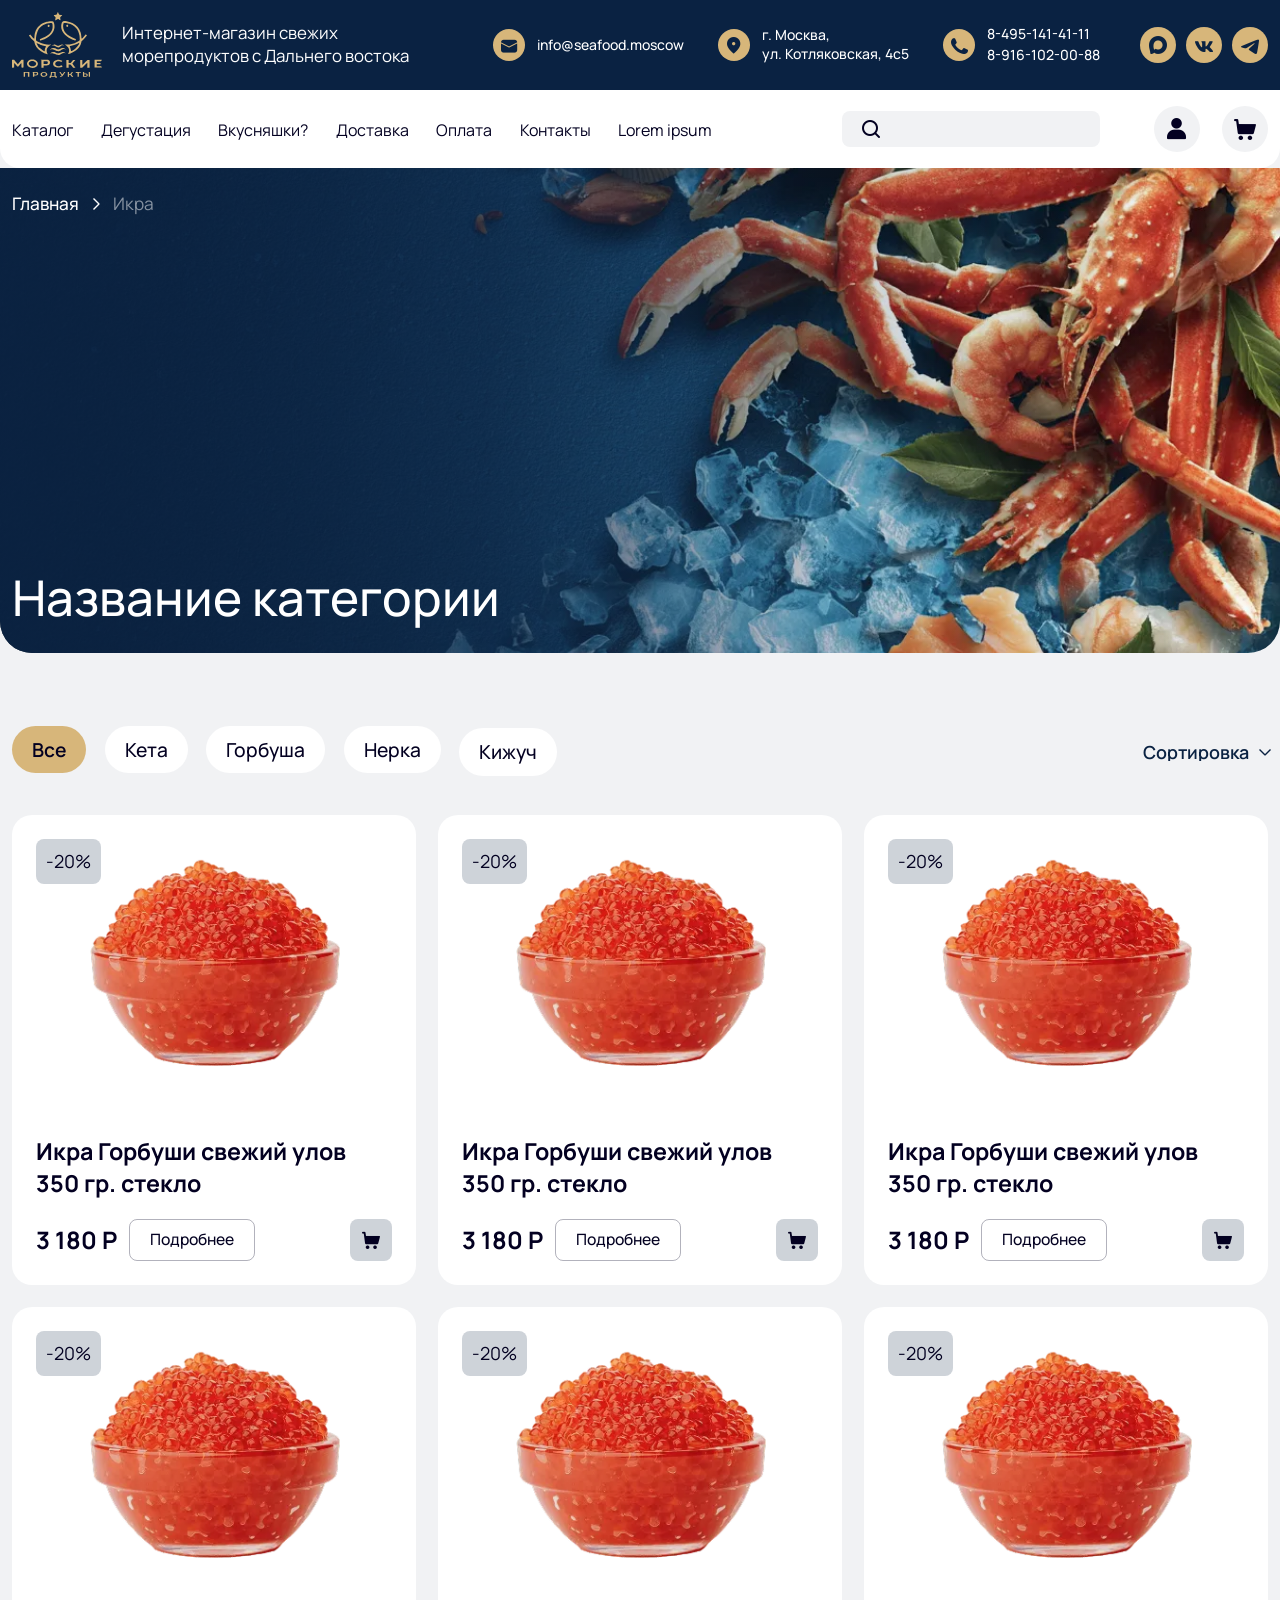
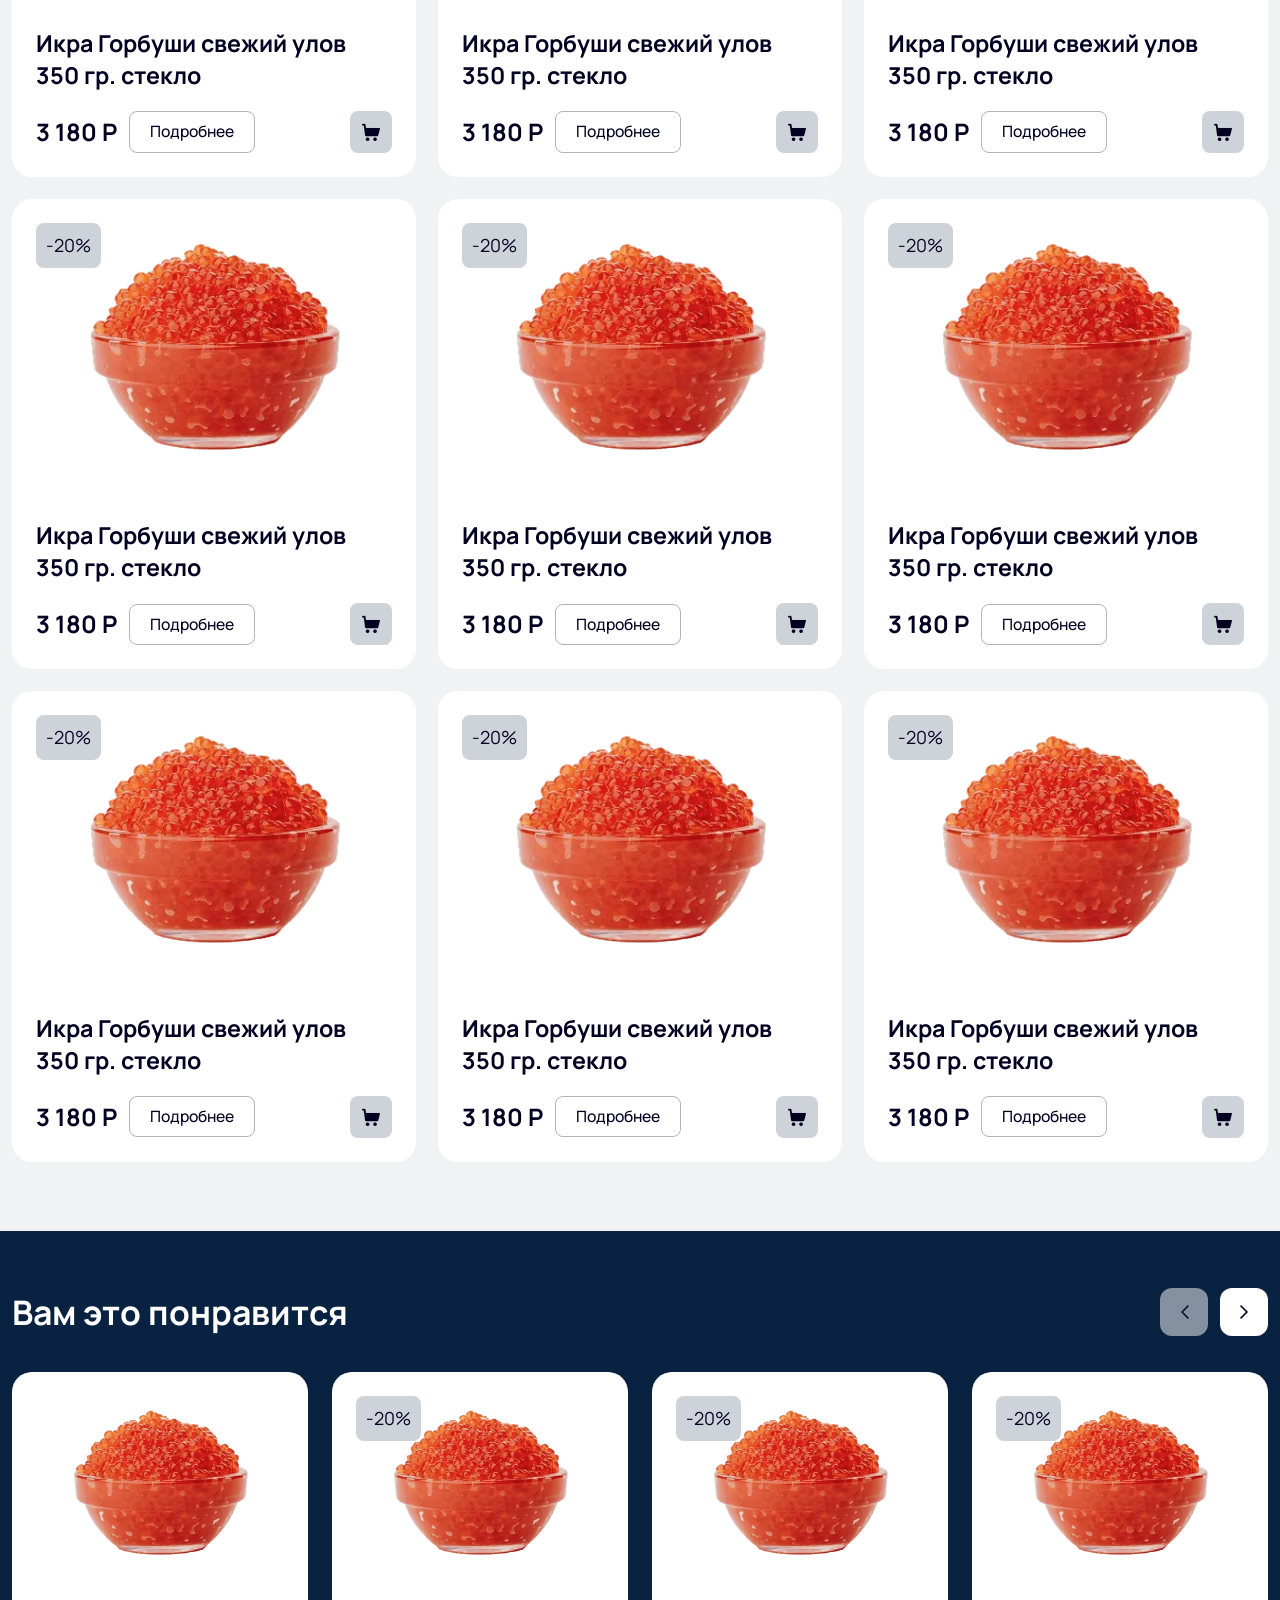
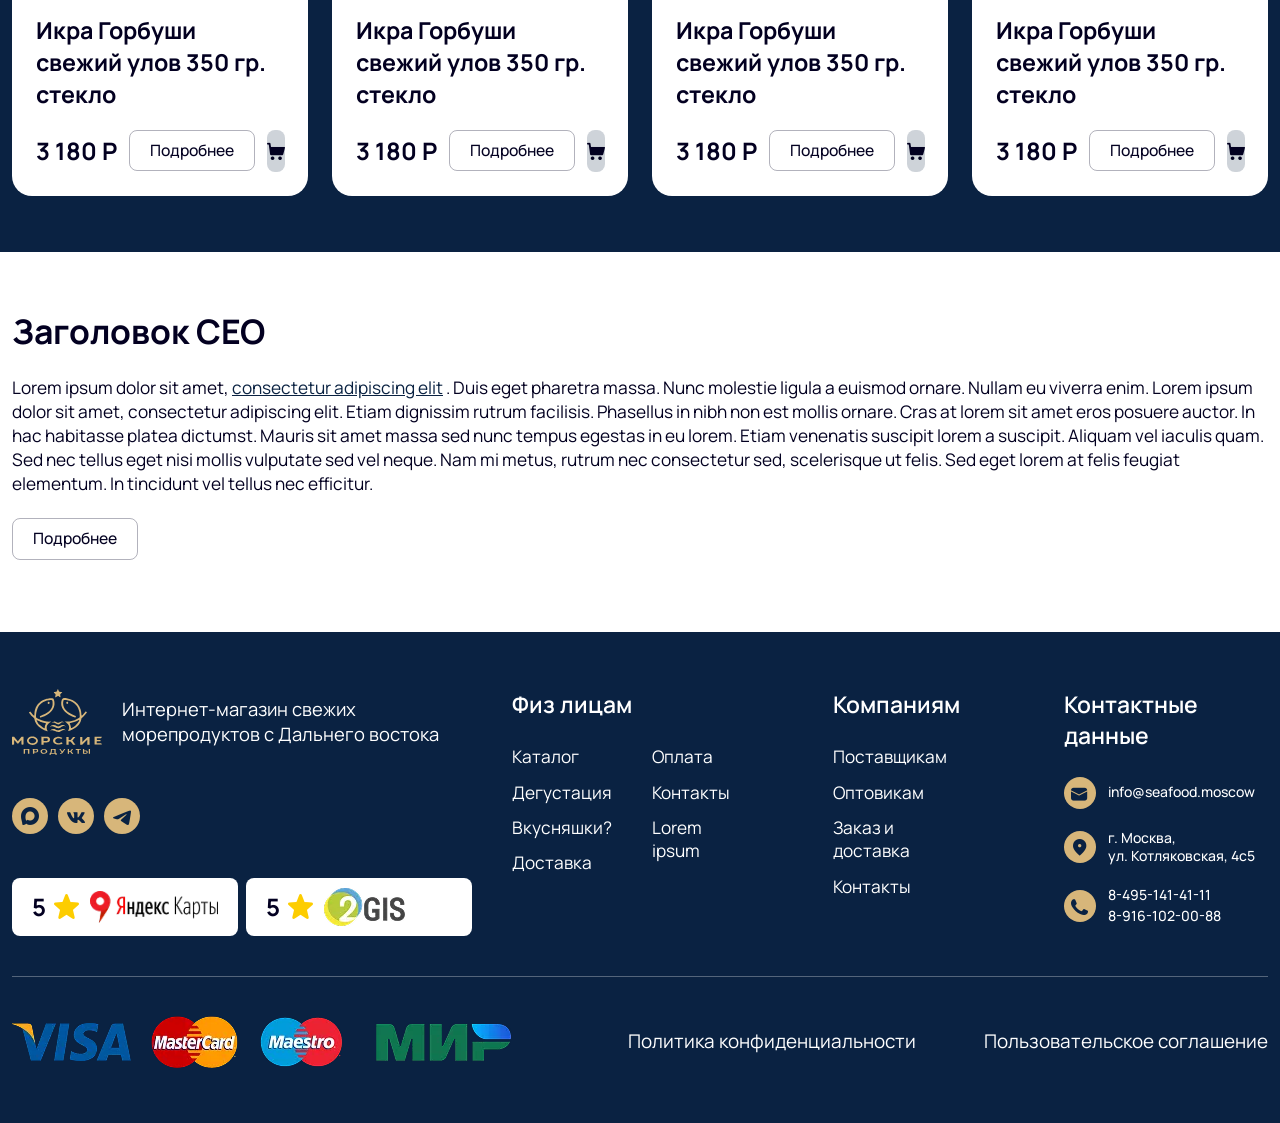
==== commit 466f9429: "Updates" ====
--- a/catalog.html
+++ b/catalog.html
@@ -10,10 +10,11 @@
 		<link rel="preload" href="./assets/fonts/Lato-Semibold.woff2" as="font" type="font/woff2" crossorigin="anonymous">
 		<link rel="shortcut icon" href="assets/img/favicon.ico">
 		<title>Каталог</title>
-		<script type="module" crossorigin="" src="./js/catalog.min.js?v=1779038834661"></script>
+		<script type="module" crossorigin="" src="./js/catalog.min.js?v=1779804450109"></script>
 		<link rel="modulepreload" crossorigin="" href="./js/popup.min.js">
-		<link rel="stylesheet" crossorigin="" href="./css/popup.min.css?v=1779038834661">
-		<link rel="stylesheet" crossorigin="" href="./css/catalog.min.css?v=1779038834661">
+		<link rel="stylesheet" crossorigin="" href="./css/popup.min.css?v=1779804450109">
+		<link rel="stylesheet" crossorigin="" href="./css/catalog.min.css?v=1779804450109">
+		<link rel="stylesheet" crossorigin="" href="./css/breadcrumbs.min.css?v=1779804450109">
 	</head>
 	<body>
 		<div class="wrapper">
@@ -97,8 +98,8 @@
 							<input data-fls-input="" autocomplete="off" type="text" name="form[]" data-error="" placeholder="" class="header__search-input">
 						</form>
 						<div class="header__user-wrapper">
-							<a href="#" class="header__user-button --icon-user"></a>
-							<a href="#" class="header__user-button --icon-cart"></a>
+							<a href="#" class="header__user-button --icon-user" data-fls-popup-link="panel-login"></a>
+							<a href="#" class="header__user-button --icon-cart" data-fls-popup-link="panel-cart"></a>
 						</div>
 					</div>
 				</div>
@@ -146,9 +147,11 @@
 							</div>
 							<select name="form[]" data-fls-select="" data-fls-select-show-selected="" data-fls-select-modif="catalog">
 								<option value="" selected>Сортировка</option>
-								<option value="1">По возрастанию</option>
-								<option value="2">Пункт №2</option>
-								<option value="3">Пункт №3</option>
+								<option value="1">Исходная сортировка</option>
+								<option value="2">По популярности</option>
+								<option value="3">По новизне</option>
+								<option value="4">По возрастанию цены</option>
+								<option value="5">По убыванию цены</option>
 							</select>
 						</div>
 						<div class="catalog__main">
--- a/css/popup.min.css
+++ b/css/popup.min.css
@@ -1 +1 @@
-*{padding:0;margin:0;border:0}*,:after,:before{box-sizing:border-box}:after,:before{display:inline-block}body,html{height:100%}body{line-height:1;scrollbar-gutter:stable;-ms-text-size-adjust:100%;-moz-text-size-adjust:100%;-webkit-text-size-adjust:100%;-webkit-font-smoothing:antialiased;-moz-osx-font-smoothing:grayscale}button,input,textarea{font-family:inherit;font-size:inherit;line-height:inherit;color:inherit;background-color:transparent}input,textarea{width:100%}label{display:inline-block}button,option,select{cursor:pointer}a{display:inline-block;color:inherit;text-decoration:none}ul li{list-style:none}img{max-width:100%;height:auto;vertical-align:middle}h1,h2,h3,h4,h5,h6{font-weight:inherit;font-size:inherit}@font-face{font-family:Manrope;font-display:swap;src:url(../assets/fonts/Manrope-SemiBold.woff2) format("woff2");font-weight:600;font-style:normal}@font-face{font-family:Manrope;font-display:swap;src:url(../assets/fonts/Manrope-Regular.woff2) format("woff2");font-weight:400;font-style:normal}@font-face{font-family:Manrope;font-display:swap;src:url(../assets/fonts/Manrope-Medium.woff2) format("woff2");font-weight:500;font-style:normal}@font-face{font-family:Manrope;font-display:swap;src:url(../assets/fonts/Manrope-Bold.woff2) format("woff2");font-weight:700;font-style:normal}@font-face{font-family:Lato;font-display:swap;src:url(../assets/fonts/Lato-Semibold.woff2) format("woff2");font-weight:600;font-style:normal}@font-face{font-family:iconfont;font-display:swap;src:url(../assets/fonts/iconfont.woff2?b0fd1598f021709a7f0ad3983cae05e6) format("woff2")}[class*="--icon-"]:before{font-family:iconfont}[class*="--icon-vk"]:before{content:"\f101"}[class*="--icon-user"]:before{content:"\f102"}[class*="--icon-tg"]:before{content:"\f103"}[class*="--icon-star"]:before{content:"\f104"}[class*="--icon-shareStroke"]:before{content:"\f105"}[class*="--icon-share"]:before{content:"\f106"}[class*="--icon-search"]:before{content:"\f107"}[class*="--icon-phone"]:before{content:"\f108"}[class*="--icon-max"]:before{content:"\f109"}[class*="--icon-mail"]:before{content:"\f10a"}[class*="--icon-location"]:before{content:"\f10b"}[class*="--icon-likeStroke"]:before{content:"\f10c"}[class*="--icon-like"]:before{content:"\f10d"}[class*="--icon-cross"]:before{content:"\f10e"}[class*="--icon-check"]:before{content:"\f10f"}[class*="--icon-cart"]:before{content:"\f110"}[class*="--icon-arrow"]:before{content:"\f111"}body{background-color:#f1f2f4;color:#030021;min-width:20rem;font-family:Manrope;font-size:1.125rem}[data-fls-scrolllock] body{overflow:hidden;touch-action:none;overscroll-behavior:none}.wrapper{min-height:100%;display:flex;flex-direction:column;overflow:clip}.wrapper>main{flex:1 1 auto}.wrapper>*{min-width:0}[class*=__container]{max-width:112.125rem;margin:0 auto;padding-left:.75rem;padding-right:.75rem}.title{line-height:1.3611111111;font-weight:700}.white-bg{background-color:#fff}.reviews-general{display:grid;grid-template-columns:1fr 1fr;gap:.5rem}.reviews-general__block{background-color:#fff;border-radius:.5rem;padding:.625rem 1.25rem;display:flex;align-items:center;gap:.75rem}.reviews-general__rating{font-weight:700;font-size:1.5rem;display:flex;flex-direction:row-reverse;gap:.5rem}.reviews-general__rating:before{color:#fdcd00}.seo{padding-bottom:1.25rem}.seo.seo--nm{margin:0}.seo__content{display:flex;flex-direction:column}.seo__content h1,.seo__content h2,.seo__content h3,.seo__content h4,.seo__content h5,.seo__content h6{font-weight:700;line-height:1.3611111111}.seo__content p{line-height:1.3888888889}.seo__content ol,.seo__content ul{line-height:1.375}.seo__content a{color:#0a2242;text-decoration:underline;transition:.2s}.seo__content ol li:not(:last-child),.seo__content ul li:not(:last-child){margin:0 0 .5rem}.seo__content ul li{display:flex;align-items:baseline;gap:.75rem}.seo__content ul li:before{content:"";border-radius:50%;flex-shrink:0;background-color:#d7b67a}.seo__content ol li{list-style-position:inside}.slider__container{position:relative}.slider__top-wrapper{display:flex;align-items:center;justify-content:space-between;flex-wrap:wrap;gap:.75rem}.slider__main{position:relative;padding:0 0 1.25rem}.slider__pagination{margin:2.5rem 0 0}.slider__slider-buttons-wrapper{position:absolute;z-index:3;right:0;bottom:0;left:0;display:flex;justify-content:space-between;pointer-events:none}.slider__slider-buttons-wrapper .arrow-button:not(.swiper-button-disabled){pointer-events:all}.slider--blue{background-color:#0a2242}.slider--blue .title{color:#fff}.slider--blue .slider__main{padding:0}.slider--blue .slider__slider-buttons-wrapper{position:relative;gap:.75rem}.socials{gap:.625rem}.socials,.socials__social{display:flex;align-items:center}.socials__social{width:2.25rem;height:2.25rem;border-radius:50%;background-color:#d7b67a;justify-content:center;transition:.2s}.socials__social:before{font-size:1.125rem;color:#0a2242;transition:.2s}.socials__social.--icon-vk:before{margin-bottom:.25rem}.swiper{overflow:hidden}.swiper-initialized{touch-action:pan-y}.swiper-wrapper{width:100%;height:100%;box-sizing:content-box;display:flex;position:relative}.swiper-vertical .swiper-wrapper{flex-direction:column}.swiper-autoheight .swiper-wrapper{align-items:flex-start}.swiper-initialized .swiper-slide{flex-shrink:0}.swiper-android .swiper-slide,.swiper-android .swiper-wrapper{transform:translateZ(0)}.swiper-button-lock{display:none!important}.--showmore-active [data-fls-showmore-button] span,[data-fls-showmore-button] span:last-child{display:none}.--showmore-active [data-fls-showmore-button] span:last-child{display:block}.header{z-index:3;position:relative}.header:before{content:"";background-color:rgba(3,0,33,.5);position:absolute;width:100%;height:120vh;height:120svh;top:5rem;bottom:0;left:0;transition:.2s;opacity:0;visibility:hidden}[data-menu-open] .header:before{opacity:1;visibility:visible}.header__top{background-color:#0a2242;padding:.75rem 0}.header__top .header__container{display:flex;align-items:center;gap:2.5rem}.header__logo{display:flex;align-items:center;gap:1.25rem;flex-shrink:0;margin-right:auto}.header__logo img{height:auto;display:block}.header__logo p{line-height:1.35;color:#fff;margin:0;white-space:nowrap}.header__info-wrapper{display:flex;align-items:center}.header__info-block:first-child .info-block__icon:before{margin-bottom:.125rem}.header__bottom{position:relative;background-color:#fff;border-radius:0 0 1.25rem 1.25rem;padding:1rem 0}.header__bottom .header__container{display:flex;align-items:center;gap:1.25rem}[data-menu-open] .header__bottom{border-radius:0}.header__search{display:flex;align-items:center;background-color:#f1f2f4;border-radius:.5rem;height:3rem;padding:0 0 0 1.25rem;margin-left:auto;transition:border-color .2s ease}.header__search:focus-within{border-color:#d7b67a}.header__search-btn{background:none;border:none;padding:0;cursor:pointer;display:flex;align-items:center;justify-content:center;flex-shrink:0}.header__search-btn:before{font-size:1.125rem;transition:.2s}.header__search-input{background:none;border:none;outline:none;font-size:1rem;font-weight:600;padding:0 1.25rem 0 .625rem;width:100%;height:100%}.header__search-input::placeholder{color:rgba(3,0,33,.4)}.header__user-wrapper{display:flex;align-items:center;flex-shrink:0}.header__user-button{display:flex;align-items:center;justify-content:center;width:2.875rem;height:2.875rem;border-radius:50%;background-color:#f1f2f4;text-decoration:none;transition:.2s}.header__user-button:before{font-size:1.375rem;color:#030021;transition:.2s}.menu{display:flex;align-items:center}.menu__icon{display:none}.menu__list{display:flex;align-items:center}.menu__item,.menu__link{position:relative}.menu__link{color:#030021;text-decoration:none;transition:.2s}.menu__link:after{content:"";position:absolute;bottom:-.375rem;left:0;right:0;height:.125rem;background-color:#d7b67a;transform:scaleX(0);transform-origin:center;transition:transform .25s ease}.footer{background-color:#0a2242}.footer__top{display:flex;align-items:flex-start;justify-content:space-between;gap:2.5rem;padding-bottom:2.5rem}.footer__left{flex:0 1 30.75rem;display:flex;flex-direction:column}.footer__logo{display:flex;align-items:center;gap:1.25rem;text-decoration:none;flex-shrink:0}.footer__logo img{height:auto;display:block}.footer__logo p{line-height:1.35;color:#fff}.footer__nav{display:flex;align-items:flex-start}.footer__nav-col{display:flex;flex-direction:column}.footer__nav-title{line-height:1.3571428571;font-weight:600;color:#fff}.footer__nav-lists{display:flex;gap:2.5rem}.footer__nav-list{display:flex;flex-direction:column;gap:.75rem;list-style:none;margin:0;padding:0}.footer__nav-link{line-height:1.35;color:#fff;text-decoration:none;transition:.2s}.footer__info-wrapper{display:flex;flex-direction:column;gap:1.25rem}.footer__bottom{display:flex;align-items:center;justify-content:space-between;gap:1.5rem;border-top:.0625rem solid hsla(0,0%,100%,.3)}.footer__payments{display:flex;align-items:center;gap:1.25rem}.footer__payments img{min-width:0;flex:1 1 auto}.footer__docs{display:flex;align-items:center;flex-wrap:wrap;row-gap:.75rem}.footer__doc-link{line-height:1.35;color:#fff;transition:.2s}input[type=email],input[type=tel],input[type=text],textarea{-webkit-appearance:none;-moz-appearance:none;appearance:none}.input{width:100%;display:block;background-color:#f1f2f4;border-radius:.5rem;border:.125rem solid transparent;padding-left:1.5rem;padding-right:1.5rem;caret-color:inherit;outline:none;color:rgba(10,34,66,.5)}.input.--form-error{border:.125rem solid #bc1d00}.input[placeholder]:not([data-fls-placeholder-nohiden])::placeholder{color:rgba(10,34,66,.5);transition:opacity .1s}.input[placeholder]:not([data-fls-placeholder-nohiden]):focus::placeholder{opacity:0}textarea.input{resize:vertical;padding:0}.checkbox{display:inline-block;position:relative}.checkbox:not(:last-child){margin-bottom:.3125rem}.checkbox__input{position:absolute;width:0;height:0;opacity:0}.checkbox__input:checked+.checkbox__text:after{transform:scale(1)}.checkbox__text{cursor:pointer;position:relative;gap:.625rem;display:inline-flex;align-items:center}.checkbox__text p{color:rgba(10,34,66,.5)}.checkbox__text p a{font-weight:600;text-decoration:underline}.checkbox__text:before{content:"";border-radius:.1875rem;align-self:flex-start;flex:0 0 1rem;width:1rem;height:1rem;background-color:#f1f2f4}.checkbox__text:after{font-family:iconfont;content:"\f10f";transition:.2s;transform:scale(0);position:absolute;left:.25rem;top:.1875rem;font-size:.625rem;color:#0a2242}.checkbox.--form-error .checkbox__text p{color:#bc1d00}.button{font-weight:600;border-radius:.5rem;padding:1.5rem 2.5rem;transition:.2s}.button--gold{background-color:#d7b67a}.button-small{line-height:1.375;font-weight:500;padding:.5625rem 1.25rem;border:.0625rem solid rgba(3,0,33,.3);border-radius:.5rem;transition:.2s}.arrow-button{width:3rem;height:3rem;border-radius:.75rem;background-color:#fff;display:flex;align-items:center;justify-content:center;cursor:pointer;transition:.2s}.arrow-button.swiper-button-disabled{opacity:.5;pointer-events:none}.arrow-button:before{font-size:.875rem;color:#030021;transition:.2s}.arrow-button--prev:before{transform:rotate(180deg);display:block}.slide-card{display:flex;flex-direction:column;background-color:#fff;border-radius:1.25rem;padding:1.5rem}.slide-card__img-block{position:relative;flex:1;display:flex;align-items:center;justify-content:center;margin-bottom:1rem}.slide-card__img-block img{width:100%;aspect-ratio:376/275;object-fit:contain}.slide-card__sale{position:absolute;top:0;left:0;background-color:#ced3d9;border-radius:.5rem;padding:.625rem;font-size:1.125rem;line-height:1.3888888889}.slide-card__title{margin:1.25rem 0;line-height:1.375;font-weight:700;transition:.2s}.slide-card__bottom{display:flex;align-items:center;gap:.75rem}.slide-card__price{font-size:1.5rem;font-weight:700;white-space:nowrap}.slide-card__button{margin-right:auto}.slide-card__cart{width:2.625rem;height:2.625rem;border-radius:.5rem;background-color:#ced3d9;display:flex;align-items:center;justify-content:center;text-decoration:none;transition:.2s}.slide-card__cart:before{font-size:1.125rem;color:#030021;transition:.2s}.info-block{gap:.75rem}.info-block,.info-block__icon{display:flex;align-items:center}.info-block__icon{border-radius:50%;background-color:#d7b67a;justify-content:center;flex-shrink:0}.info-block__icon:before{font-size:1.0625rem;color:#0a2242}.info-block__text{display:flex;flex-direction:column;gap:.125rem}.info-block__text a{font-weight:500;line-height:1.35;color:#fff;white-space:nowrap;transition:.2s}body:after{content:"";background:rgba(10,34,66,.5);backdrop-filter:blur(1.25rem);position:fixed;width:100%;height:100%;top:0;left:0;opacity:0;transition:opacity .4s;pointer-events:none;z-index:149}[data-fls-popup-open] body:after{opacity:1}[data-fls-popup]{position:fixed;top:0;left:0;bottom:0;right:0;padding:1.875rem .625rem;transition:visibility .4s;visibility:hidden;pointer-events:none}[data-fls-popup][data-fls-popup-active]{z-index:150;visibility:visible;overflow:auto;pointer-events:auto}[data-fls-popup-active] [data-fls-popup-body]{visibility:visible;transform:scale(1)}[data-fls-popup-wrapper]{flex-direction:column;min-height:100%;flex:1 1 auto;width:100%;display:flex;justify-content:center;align-items:center}[data-fls-popup-body]{visibility:hidden;transform:scale(0);transition:transform .3s ease 0s,visibility .3s ease 0s;background-color:#fff;width:100%;max-width:70.625rem;border-radius:1.5rem;position:relative;overflow:hidden}[data-fls-popup-youtube-place] iframe{width:100%;aspect-ratio:16/9}.popup__close{position:absolute}.popup__close:before{font-size:.875rem}.popup__content{display:grid;grid-template-columns:1fr 1fr}.popup__img{position:relative}.popup__img img{position:absolute;width:100%;height:100%;top:0;left:0;object-fit:cover}.popup__title{margin:0 0 1.5rem;font-weight:600;line-height:128%}.popup__text{line-height:1.3888888889}.popup__form{margin:1.5rem 0 0}.popup__input{margin:0 0 .75rem}.popup__checkbox{margin:.75rem 0 0}.popup__btn{width:100%;margin:1.5rem 0 0}@media (max-width:80em){.header__socials{margin-left:.625rem}.header__search{height:2.25rem}.menu__link{font-size:1rem}.info-block__icon{width:2rem;height:2rem}.info-block__text a{font-size:.875rem}}@media (max-width:78.125em) and (any-hover:none){.menu__icon{cursor:default}}@media (max-width:78.125em){.header__info-wrapper{margin:2.5rem 0 0;gap:3.125rem;justify-content:center;flex-wrap:wrap}.header__info-block .info-block__text a{color:#030021}.menu__icon{display:block;position:relative;width:2.5rem;height:2.5rem;z-index:5;background-color:#d7b67a;border-radius:.5rem}.menu__icon span,.menu__icon:after,.menu__icon:before{content:"";transition:all .3s ease 0s;left:.75rem;position:absolute;width:1.125rem;height:.125rem;background-color:#0a2242}.menu__icon:before{top:.8125rem}.menu__icon:after{bottom:.8125rem}.menu__icon span{top:calc(50% - .0625rem)}[data-menu-open] .menu__icon span{width:0}[data-menu-open] .menu__icon:before{top:calc(50% - .0625rem);transform:rotate(-45deg)}[data-menu-open] .menu__icon:after{bottom:calc(50% - .0625rem);transform:rotate(45deg)}.menu__body{border-top:.0625rem solid rgba(10,34,66,.102);position:absolute;width:100%;left:0;top:100%;overflow:auto;padding:2.5rem .75rem;border-radius:0 0 2.5rem 2.5rem;background-color:#fff;transform:translateY(-200%);opacity:0;transition:.2s}[data-menu-open] .menu__body{transform:translateY(0);opacity:1}.menu__list{justify-content:center;gap:2.5rem;flex-wrap:wrap}}@media (max-width:73.75em){.footer__top{flex-direction:column}.footer__left{width:100%;display:grid;grid-template-columns:1fr 1fr;flex:1 1 100%}.footer__left .reviews-general{max-width:30.875rem;grid-column:1/3}.footer__socials{justify-self:end}.footer__nav{width:100%;justify-content:space-between}}@media (max-width:71.25em){.footer__docs{flex-direction:column}}@media (max-width:62.5em){.menu__list{gap:1.5rem;justify-content:space-between}}@media (max-width:52.5em){.footer__payments{max-width:26rem}}@media (max-width:48.75em){.popup__content{display:flex;flex-direction:column-reverse}.popup__img{aspect-ratio:696/547}}@media (max-width:48em){.header__logo p{display:none}}@media (max-width:46.875em){.header__info-wrapper{justify-content:space-between;gap:.75rem}.footer__logo p{display:none}}@media (max-width:43.75em){.footer__bottom{flex-direction:column;align-items:flex-start}.footer__payments{max-width:100%}}@media (max-width:41.25em){.footer__nav{display:grid;grid-template-columns:auto auto}}@media (max-width:40.625em){.header__bottom .header__container{gap:.625rem}}@media (max-width:34.375em){.reviews-general{grid-template-columns:1fr}.footer__left .reviews-general{grid-template-columns:1fr 1fr}.footer__left .reviews-general p{font-size:1.25rem}}@media (max-width:28.75em){.header__info-wrapper{flex-direction:column;justify-content:flex-start;align-items:flex-start}}@media (max-width:25em){.footer__nav-lists{gap:1.25rem}}@media (max-width:23.75em){.footer__left .reviews-general .reviews-general__block{padding:.625rem .875rem}.footer__left .reviews-general p{font-size:1.125rem}.footer__left .reviews-general p:before{font-size:1rem}}@media (max-width:21.875em){.slide-card{padding:1.5rem .75rem}}@media (max-width:20em){.title{font-size:1.5rem}.white-bg{padding-bottom:1.25rem}.seo{margin-top:1.25rem;padding-top:2.5rem}.seo__content{gap:.75rem}.seo__content h1{font-size:1.5rem}.seo__content h2{font-size:1.25rem}.seo__content h3{font-size:1.125rem}.seo__content h4{font-size:1rem}.seo__content ol,.seo__content p,.seo__content ul{font-size:.875rem}.seo__content ul li:before{width:.375rem;height:.375rem}.seo__more{margin-top:.75rem}.slider--100{margin-top:2.5rem}.slider--60,.slider--80,.slider__main{margin-top:1.25rem}.slider--blue{padding-top:2.8125rem;padding-bottom:2.5rem}.header__logo img{width:4.1875rem}.header__search{width:10rem;margin-right:.375rem}.header__user-wrapper{gap:.75rem}.footer__top{padding-top:2.5rem}.footer__left{gap:1.75rem}.footer__logo img{width:4.1875rem}.footer__nav{gap:1.25rem}.footer__nav-title{margin-bottom:1rem;font-size:1.125rem}.footer__nav-link{font-size:.875rem}.footer__bottom{padding-top:1.75rem;padding-bottom:1.75rem}.footer__docs{column-gap:.75rem}.footer__doc-link{font-size:.875rem}.input{font-size:1rem;padding-top:.75rem;padding-bottom:.75rem}.checkbox__text p{font-size:.75rem}.button{font-size:1rem}.button-small{font-size:.875rem}.slide-card__title{font-size:1.25rem}.popup__close{top:1.125rem;right:1.125rem}.popup__main{padding-top:3rem;padding-bottom:2.25rem;padding-left:1.5rem;padding-right:1.5rem}.popup__title{font-size:1.5rem}.popup__text{font-size:1rem}}@media (min-width:20em) and (max-width:112.125em){.title{font-size:clamp(1.5rem,1.337177747625rem + .8141112619vw,2.25rem)}.white-bg{padding-bottom:clamp(1.25rem,.70725915875rem + 2.7137042062vw,3.75rem)}.seo{margin-top:clamp(1.25rem,.70725915875rem + 2.7137042062vw,3.75rem);padding-top:clamp(2.5rem,2.228629579375rem + 1.3568521031vw,3.75rem)}.seo__content{gap:clamp(.75rem,.587177747625rem + .8141112619vw,1.5rem)}.seo__content h1{font-size:clamp(1.5rem,1.337177747625rem + .8141112619vw,2.25rem)}.seo__content h2{font-size:clamp(1.25rem,1.14145183175rem + .5427408412vw,1.75rem)}.seo__content h3{font-size:clamp(1.125rem,1.0435888738125rem + .4070556309vw,1.5rem)}.seo__content h4{font-size:clamp(1rem,.945725915875rem + .2713704206vw,1.25rem)}.seo__content p{font-size:clamp(.875rem,.820725915875rem + .2713704206vw,1.125rem)}.seo__content ol,.seo__content ul{font-size:clamp(.875rem,.8478629579375rem + .1356852103vw,1rem)}.seo__content ul li:before{width:clamp(.375rem,.3478629579375rem + .1356852103vw,.5rem);height:clamp(.375rem,.3478629579375rem + .1356852103vw,.5rem)}.seo__more{margin-top:clamp(.75rem,.587177747625rem + .8141112619vw,1.5rem)}.slider--100{margin-top:clamp(2.5rem,1.685888738125rem + 4.0705563094vw,6.25rem)}.slider--60{margin-top:clamp(1.25rem,.70725915875rem + 2.7137042062vw,3.75rem)}.slider--80{margin-top:clamp(1.25rem,.435888738125rem + 4.0705563094vw,5rem)}.slider__main{margin-top:clamp(1.25rem,.978629579375rem + 1.3568521031vw,2.5rem)}.slider--blue{padding-top:clamp(2.8125rem,2.60897218453125rem + 1.0176390773vw,3.75rem);padding-bottom:clamp(2.5rem,2.228629579375rem + 1.3568521031vw,3.75rem)}.header__logo img{width:clamp(4.1875rem,3.807581411125rem + 1.8995929444vw,5.9375rem)}.header__search{width:clamp(10rem,8.37177747625625rem + 8.1411126187vw,17.5rem);margin-right:clamp(.375rem,-.62907055630625rem + 5.0203527815vw,5rem)}.header__user-wrapper{gap:clamp(.75rem,.587177747625rem + .8141112619vw,1.5rem)}.footer__top{padding-top:clamp(2.5rem,2.228629579375rem + 1.3568521031vw,3.75rem)}.footer__left{gap:clamp(1.75rem,1.49219810040625rem + 1.289009498vw,2.9375rem)}.footer__logo img{width:clamp(4.1875rem,3.807581411125rem + 1.8995929444vw,5.9375rem)}.footer__nav{gap:clamp(1.25rem,-.10685210311875rem + 6.7842605156vw,7.5rem)}.footer__nav-title{margin-bottom:clamp(1rem,.837177747625rem + .8141112619vw,1.75rem);font-size:clamp(1.125rem,.9893147896875rem + .6784260516vw,1.75rem)}.footer__nav-link{font-size:clamp(.875rem,.7935888738125rem + .4070556309vw,1.25rem)}.footer__bottom{padding-top:clamp(1.75rem,1.587177747625rem + .8141112619vw,2.5rem);padding-bottom:clamp(1.75rem,1.315807327rem + 2.170963365vw,3.75rem)}.footer__docs{column-gap:clamp(.75rem,-.172659430125rem + 4.6132971506vw,5rem)}.footer__doc-link{font-size:clamp(.875rem,.7935888738125rem + .4070556309vw,1.25rem)}.input{font-size:clamp(1rem,.945725915875rem + .2713704206vw,1.25rem);padding-top:clamp(.75rem,.64145183175rem + .5427408412vw,1.25rem);padding-bottom:clamp(.75rem,.64145183175rem + .5427408412vw,1.25rem)}.checkbox__text p{font-size:clamp(.75rem,.7228629579375rem + .1356852103vw,.875rem)}.button{font-size:clamp(1rem,.89145183175rem + .5427408412vw,1.5rem)}.button-small{font-size:clamp(.875rem,.8478629579375rem + .1356852103vw,1rem)}.slide-card__title{font-size:clamp(1.25rem,1.195725915875rem + .2713704206vw,1.5rem)}.popup__close{top:clamp(1.125rem,1.03002035278125rem + .4748982361vw,1.5625rem);right:clamp(1.125rem,1.03002035278125rem + .4748982361vw,1.5625rem)}.popup__main{padding-top:clamp(3rem,2.511533242875rem + 2.4423337856vw,5.25rem);padding-bottom:clamp(2.25rem,1.381614654rem + 4.34192673vw,6.25rem);padding-left:clamp(1.5rem,1.2829036635rem + 1.0854816825vw,2.5rem);padding-right:clamp(1.5rem,1.16078697421875rem + 1.6960651289vw,3.0625rem)}.popup__title{font-size:clamp(1.5rem,1.337177747625rem + .8141112619vw,2.25rem)}.popup__text{font-size:clamp(1rem,.9728629579375rem + .1356852103vw,1.125rem)}}@media (min-width:46.875em) and (max-width:110.625em){.footer__logo p{font-size:clamp(.875rem,.59926470588125rem + .5882352941vw,1.25rem)}}@media (min-width:48em) and (max-width:110.625em){.header__logo p{font-size:clamp(.875rem,.5875748503rem + .5988023952vw,1.25rem)}}@media (min-width:78.125em) and (max-width:110.625em){.header__info-wrapper{gap:clamp(2rem,-2.20673076923125rem + 5.3846153846vw,3.75rem)}.menu__list{gap:clamp(1.5rem,-2.40625rem + 5vw,3.125rem)}}@media (min-width:80em) and (max-width:110.625em){.header__socials{margin-left:clamp(.625rem,-14.06887755101875rem + 18.3673469388vw,6.25rem)}.menu__link{font-size:clamp(1rem,.3469387755125rem + .8163265306vw,1.25rem)}.info-block__icon{width:clamp(2rem,.69387755101875rem + 1.6326530612vw,2.5rem);height:clamp(2rem,.69387755101875rem + 1.6326530612vw,2.5rem)}.info-block__text a{font-size:clamp(.875rem,-.1045918367375rem + 1.2244897959vw,1.25rem)}}@media (min-width:110.625em){.header__logo p{font-size:1.25rem}.header__info-wrapper{gap:3.75rem}.header__socials{margin-left:6.25rem}.menu__list{gap:3.125rem}.footer__logo p,.menu__link{font-size:1.25rem}.info-block__icon{width:2.5rem;height:2.5rem}.info-block__text a{font-size:1.25rem}}@media (min-width:112.125em){.title{font-size:2.25rem}.white-bg{padding-bottom:3.75rem}.seo{margin-top:3.75rem;padding-top:3.75rem}.seo__content{gap:1.5rem}.seo__content h1{font-size:2.25rem}.seo__content h2{font-size:1.75rem}.seo__content h3{font-size:1.5rem}.seo__content h4{font-size:1.25rem}.seo__content p{font-size:1.125rem}.seo__content ol,.seo__content ul{font-size:1rem}.seo__content ul li:before{width:.5rem;height:.5rem}.seo__more{margin-top:1.5rem}.slider--100{margin-top:6.25rem}.slider--60{margin-top:3.75rem}.slider--80{margin-top:5rem}.slider__main{margin-top:2.5rem}.slider--blue{padding-top:3.75rem;padding-bottom:3.75rem}.header__logo img{width:5.9375rem}.header__search{width:17.5rem;margin-right:5rem}.header__user-wrapper{gap:1.5rem}.footer__top{padding-top:3.75rem}.footer__left{gap:2.9375rem}.footer__logo img{width:5.9375rem}.footer__nav{gap:7.5rem}.footer__nav-title{margin-bottom:1.75rem;font-size:1.75rem}.footer__nav-link{font-size:1.25rem}.footer__bottom{padding-top:2.5rem;padding-bottom:3.75rem}.footer__docs{column-gap:5rem}.footer__doc-link,.input{font-size:1.25rem}.input{padding-top:1.25rem;padding-bottom:1.25rem}.checkbox__text p{font-size:.875rem}.button{font-size:1.5rem}.button-small{font-size:1rem}.slide-card__title{font-size:1.5rem}.popup__close{top:1.5625rem;right:1.5625rem}.popup__main{padding-top:5.25rem;padding-bottom:6.25rem;padding-left:2.5rem;padding-right:3.0625rem}.popup__title{font-size:2.25rem}.popup__text{font-size:1.125rem}}@media (any-hover:hover){.seo__content a:hover{text-decoration:none}.socials__social:hover{background-color:rgba(215,182,122,.5)}.header__search-btn:hover:before{color:#0a2242}.header__user-button:hover{background-color:#0a2242}.header__user-button:hover:before{color:#f1f2f4}.menu__link:hover:after{transform:scaleX(1)}.footer__doc-link:hover,.footer__nav-link:hover{color:#d7b67a}.checkbox__text p a:hover{text-decoration:none}.button:hover{opacity:.8}.button-small:hover{border:.0625rem solid #0a2242;color:#fff}.arrow-button:hover,.button-small:hover{background-color:#0a2242}.arrow-button:hover:before{color:#fff}.arrow-button--gold:hover{background-color:#d7b67a}.arrow-button--gold:hover:before{color:#0a2242}.slide-card__title:hover{color:#d7b67a}.slide-card__cart:hover{background-color:#0a2242}.slide-card__cart:hover:before{color:#fff}.info-block__text a:hover{color:#d7b67a}}+*{padding:0;margin:0;border:0}*,:after,:before{box-sizing:border-box}:after,:before{display:inline-block}body,html{height:100%}body{line-height:1;scrollbar-gutter:stable;-ms-text-size-adjust:100%;-moz-text-size-adjust:100%;-webkit-text-size-adjust:100%;-webkit-font-smoothing:antialiased;-moz-osx-font-smoothing:grayscale}button,input,textarea{font-family:inherit;font-size:inherit;line-height:inherit;color:inherit;background-color:transparent}input,textarea{width:100%}label{display:inline-block}button,option,select{cursor:pointer}a{display:inline-block;color:inherit;text-decoration:none}ul li{list-style:none}img{max-width:100%;height:auto;vertical-align:middle}h1,h2,h3,h4,h5,h6{font-weight:inherit;font-size:inherit}@font-face{font-family:Manrope;font-display:swap;src:url(../assets/fonts/Manrope-SemiBold.woff2) format("woff2");font-weight:600;font-style:normal}@font-face{font-family:Manrope;font-display:swap;src:url(../assets/fonts/Manrope-Regular.woff2) format("woff2");font-weight:400;font-style:normal}@font-face{font-family:Manrope;font-display:swap;src:url(../assets/fonts/Manrope-Medium.woff2) format("woff2");font-weight:500;font-style:normal}@font-face{font-family:Manrope;font-display:swap;src:url(../assets/fonts/Manrope-Bold.woff2) format("woff2");font-weight:700;font-style:normal}@font-face{font-family:Lato;font-display:swap;src:url(../assets/fonts/Lato-Semibold.woff2) format("woff2");font-weight:600;font-style:normal}@font-face{font-family:iconfont;font-display:swap;src:url(../assets/fonts/iconfont.woff2?adaf4ef553e8fc5e93e8691f18c5462a) format("woff2")}[class*="--icon-"]:before{font-family:iconfont}[class*="--icon-vk"]:before{content:"\f101"}[class*="--icon-user"]:before{content:"\f102"}[class*="--icon-tg"]:before{content:"\f103"}[class*="--icon-strShare"]:before{content:"\f104"}[class*="--icon-strLike"]:before{content:"\f105"}[class*="--icon-star"]:before{content:"\f106"}[class*="--icon-share"]:before{content:"\f107"}[class*="--icon-search"]:before{content:"\f108"}[class*="--icon-phone"]:before{content:"\f109"}[class*="--icon-max"]:before{content:"\f10a"}[class*="--icon-mail"]:before{content:"\f10b"}[class*="--icon-location"]:before{content:"\f10c"}[class*="--icon-like"]:before{content:"\f10d"}[class*="--icon-cross"]:before{content:"\f10e"}[class*="--icon-check"]:before{content:"\f10f"}[class*="--icon-cart"]:before{content:"\f110"}[class*="--icon-arrow"]:before{content:"\f111"}body{background-color:#f1f2f4;color:#030021;min-width:20rem;font-family:Manrope;font-size:1.125rem}[data-fls-scrolllock] body{overflow:hidden;touch-action:none;overscroll-behavior:none}.wrapper{min-height:100%;display:flex;flex-direction:column;overflow:clip}.wrapper>main{flex:1 1 auto}.wrapper>*{min-width:0}[class*=__container]{max-width:93.375rem;margin:0 auto;padding-left:.75rem;padding-right:.75rem}.title{line-height:1.3611111111;font-weight:700}.white-bg{background-color:#fff}.reviews-general{display:grid;grid-template-columns:1fr 1fr;gap:.5rem}.reviews-general__block{background-color:#fff;border-radius:.5rem;padding:.625rem 1.25rem;display:flex;align-items:center;gap:.75rem}.reviews-general__rating{font-weight:700;font-size:1.5rem;display:flex;flex-direction:row-reverse;gap:.5rem}.reviews-general__rating:before{color:#fdcd00}.seo{padding-bottom:1.25rem}.seo.seo--nm{margin:0}.seo__content{display:flex;flex-direction:column}.seo__content h1,.seo__content h2,.seo__content h3,.seo__content h4,.seo__content h5,.seo__content h6{font-weight:700;line-height:1.3611111111}.seo__content p{line-height:1.3888888889}.seo__content ol,.seo__content ul{line-height:1.375}.seo__content a{color:#0a2242;text-decoration:underline;transition:.2s}.seo__content ol li:not(:last-child),.seo__content ul li:not(:last-child){margin:0 0 .5rem}.seo__content ul li{display:flex;align-items:baseline;gap:.75rem}.seo__content ul li:before{content:"";border-radius:50%;flex-shrink:0;background-color:#d7b67a}.seo__content ol li{list-style-position:inside}.slider__container{position:relative}.slider__top-wrapper{display:flex;align-items:center;justify-content:space-between;flex-wrap:wrap;gap:.75rem}.slider__main{position:relative;padding:0 0 1.25rem}.slider__pagination{margin:2.5rem 0 0}.slider__slider-buttons-wrapper{position:absolute;z-index:3;right:0;bottom:0;left:0;display:flex;justify-content:space-between;pointer-events:none}.slider__slider-buttons-wrapper .arrow-button:not(.swiper-button-disabled){pointer-events:all}.slider--blue{background-color:#0a2242}.slider--blue .title{color:#fff}.slider--blue .slider__main{padding:0}.slider--blue .slider__slider-buttons-wrapper{position:relative;gap:.75rem}.socials{gap:.625rem}.socials,.socials__social{display:flex;align-items:center}.socials__social{width:2.25rem;height:2.25rem;border-radius:50%;background-color:#d7b67a;justify-content:center;transition:.2s}.socials__social:before{font-size:1.125rem;color:#0a2242;transition:.2s}.socials__social.--icon-vk:before{margin-bottom:.25rem}.swiper{overflow:hidden}.swiper-initialized{touch-action:pan-y}.swiper-wrapper{width:100%;height:100%;box-sizing:content-box;display:flex;position:relative}.swiper-vertical .swiper-wrapper{flex-direction:column}.swiper-autoheight .swiper-wrapper{align-items:flex-start}.swiper-initialized .swiper-slide{flex-shrink:0}.swiper-android .swiper-slide,.swiper-android .swiper-wrapper{transform:translateZ(0)}.swiper-button-lock{display:none!important}.--showmore-active [data-fls-showmore-button] span,[data-fls-showmore-button] span:last-child{display:none}.--showmore-active [data-fls-showmore-button] span:last-child{display:block}.header{z-index:3;position:relative}.header:before{content:"";background-color:rgba(3,0,33,.5);position:absolute;width:100%;height:120vh;height:120svh;top:5rem;bottom:0;left:0;transition:.2s;opacity:0;visibility:hidden}[data-menu-open] .header:before{opacity:1;visibility:visible}.header__top{background-color:#0a2242;padding:.75rem 0}.header__top .header__container{display:flex;align-items:center;gap:2.5rem}.header__logo{display:flex;align-items:center;gap:1.25rem;flex-shrink:0;margin-right:auto}.header__logo img{height:auto;display:block}.header__logo p{line-height:1.35;color:#fff;margin:0;white-space:nowrap}.header__info-wrapper{display:flex;align-items:center}.header__info-block:first-child .info-block__icon:before{margin-bottom:.125rem}.header__bottom{position:relative;background-color:#fff;border-radius:0 0 1.25rem 1.25rem;padding:1rem 0}.header__bottom .header__container{display:flex;align-items:center;gap:1.25rem}[data-menu-open] .header__bottom{border-radius:0}.header__search{display:flex;align-items:center;background-color:#f1f2f4;border-radius:.5rem;height:3rem;padding:0 0 0 1.25rem;margin-left:auto;transition:border-color .2s ease}.header__search:focus-within{border-color:#d7b67a}.header__search-btn{background:none;border:none;padding:0;cursor:pointer;display:flex;align-items:center;justify-content:center;flex-shrink:0}.header__search-btn:before{font-size:1.125rem;transition:.2s}.header__search-input{background:none;border:none;outline:none;font-size:1rem;font-weight:600;padding:0 1.25rem 0 .625rem;width:100%;height:100%}.header__search-input::placeholder{color:rgba(3,0,33,.4)}.header__user-wrapper{display:flex;align-items:center;flex-shrink:0}.header__user-button{position:relative;display:flex;align-items:center;justify-content:center;width:2.875rem;height:2.875rem;border-radius:50%;background-color:#f1f2f4;text-decoration:none;transition:.2s}.header__user-button:before{font-size:1.375rem;color:#030021;transition:.2s}.header__user-button span{position:absolute;top:-.25rem;right:-.25rem;background-color:#d7b67a;border-radius:50%;width:1.25rem;height:1.25rem;justify-content:center;font-size:.875rem;font-weight:700;color:#0a2242}.header__user-button span,.menu{display:flex;align-items:center}.menu__icon{display:none}.menu__list{display:flex;align-items:center}.menu__item,.menu__link{position:relative}.menu__link{color:#030021;text-decoration:none;transition:.2s}.menu__link:after{content:"";position:absolute;bottom:-.375rem;left:0;right:0;height:.125rem;background-color:#d7b67a;transform:scaleX(0);transform-origin:center;transition:transform .25s ease}.footer{background-color:#0a2242}.footer__top{display:flex;align-items:flex-start;justify-content:space-between;gap:2.5rem;padding-bottom:2.5rem}.footer__left{flex:0 1 30.75rem;display:flex;flex-direction:column}.footer__logo{display:flex;align-items:center;gap:1.25rem;text-decoration:none;flex-shrink:0}.footer__logo img{height:auto;display:block}.footer__logo p{line-height:1.35;color:#fff}.footer__nav{display:flex;align-items:flex-start}.footer__nav-col{display:flex;flex-direction:column}.footer__nav-title{line-height:1.3571428571;font-weight:600;color:#fff}.footer__nav-lists{display:flex;gap:2.5rem}.footer__nav-list{display:flex;flex-direction:column;gap:.75rem;list-style:none;margin:0;padding:0}.footer__nav-link{line-height:1.35;color:#fff;text-decoration:none;transition:.2s}.footer__info-wrapper{display:flex;flex-direction:column;gap:1.25rem}.footer__bottom{display:flex;align-items:center;justify-content:space-between;gap:1.5rem;border-top:.0625rem solid hsla(0,0%,100%,.3)}.footer__payments{display:flex;align-items:center;gap:1.25rem}.footer__payments img{min-width:0;flex:1 1 auto}.footer__docs{display:flex;align-items:center;flex-wrap:wrap;row-gap:.75rem}.footer__doc-link{line-height:1.35;color:#fff;transition:.2s}input[type=email],input[type=tel],input[type=text],textarea{-webkit-appearance:none;-moz-appearance:none;appearance:none}.input{width:100%;display:block;background-color:#f1f2f4;border-radius:.5rem;border:.125rem solid transparent;padding-left:1.5rem;padding-right:1.5rem;caret-color:inherit;outline:none;color:rgba(10,34,66,.5)}.input.--form-error{border:.125rem solid #bc1d00}.input[placeholder]:not([data-fls-placeholder-nohiden])::placeholder{color:rgba(10,34,66,.5);transition:opacity .1s}.input[placeholder]:not([data-fls-placeholder-nohiden]):focus::placeholder{opacity:0}textarea.input{resize:vertical;padding:0}.checkbox{display:inline-block;position:relative}.checkbox:not(:last-child){margin-bottom:.3125rem}.checkbox__input{position:absolute;width:0;height:0;opacity:0}.checkbox__input:checked+.checkbox__text:after{transform:scale(1)}.checkbox__text{cursor:pointer;position:relative;gap:.625rem;display:inline-flex;align-items:center}.checkbox__text p{color:rgba(10,34,66,.5)}.checkbox__text p a{font-weight:600;text-decoration:underline}.checkbox__text:before{content:"";border-radius:.1875rem;align-self:flex-start;flex:0 0 1rem;width:1rem;height:1rem;background-color:#f1f2f4}.checkbox__text:after{font-family:iconfont;content:"\f10f";transition:.2s;transform:scale(0);position:absolute;left:.25rem;top:.1875rem;font-size:.625rem;color:#0a2242}.checkbox.--form-error .checkbox__text p{color:#bc1d00}.button{font-weight:600;border-radius:.5rem;padding:1.5rem 2.5rem;transition:.2s}.button--gold{background-color:#d7b67a}.button-small{line-height:1.375;font-weight:500;padding:.5625rem 1.25rem;border:.0625rem solid rgba(3,0,33,.3);border-radius:.5rem;transition:.2s}.arrow-button{width:3rem;height:3rem;border-radius:.75rem;background-color:#fff;display:flex;align-items:center;justify-content:center;cursor:pointer;transition:.2s}.arrow-button.swiper-button-disabled{opacity:.5;pointer-events:none}.arrow-button:before{font-size:.875rem;color:#030021;transition:.2s}.arrow-button--prev:before{transform:rotate(180deg);display:block}.slide-card{display:flex;flex-direction:column;background-color:#fff;border-radius:1.25rem;padding:1.5rem}.slide-card__img-block{position:relative;flex:1;display:flex;align-items:center;justify-content:center;margin-bottom:1rem}.slide-card__img-block img{width:100%;aspect-ratio:376/275;object-fit:contain}.slide-card__sale{position:absolute;top:0;left:0;background-color:#ced3d9;border-radius:.5rem;padding:.625rem;font-size:1.125rem;line-height:1.3888888889}.slide-card__title{margin:1.25rem 0;line-height:1.375;font-weight:700;transition:.2s}.slide-card__bottom{display:flex;align-items:center;gap:.75rem}.slide-card__price{font-size:1.5rem;font-weight:700;white-space:nowrap}.slide-card__button{margin-right:auto}.slide-card__cart{width:2.625rem;height:2.625rem;border-radius:.5rem;background-color:#ced3d9;display:flex;align-items:center;justify-content:center;text-decoration:none;transition:.2s}.slide-card__cart:before{font-size:1.125rem;color:#030021;transition:.2s}.info-block{gap:.75rem}.info-block,.info-block__icon{display:flex;align-items:center}.info-block__icon{border-radius:50%;background-color:#d7b67a;justify-content:center;flex-shrink:0}.info-block__icon:before{font-size:1.0625rem;color:#0a2242}.info-block__text{display:flex;flex-direction:column;gap:.125rem}.info-block__text a{font-weight:500;line-height:1.35;color:#fff;white-space:nowrap;transition:.2s}body:after{content:"";background:rgba(10,34,66,.5);backdrop-filter:blur(1.25rem);position:fixed;width:100%;height:100%;top:0;left:0;opacity:0;transition:opacity .4s;pointer-events:none;z-index:149}[data-fls-popup-open] body:after{opacity:1}[data-fls-popup]{position:fixed;top:0;left:0;bottom:0;right:0;padding:1.875rem .625rem;transition:visibility .4s;visibility:hidden;pointer-events:none}[data-fls-popup][data-fls-popup-active]{z-index:150;visibility:visible;overflow:auto;pointer-events:auto}[data-fls-popup-active] [data-fls-popup-body]{visibility:visible;transform:scale(1)}[data-fls-popup-youtube-place] iframe{width:100%;aspect-ratio:16/9}.popup__close{outline:none;position:absolute}.popup__close:before{font-size:.875rem}.popup__wrapper{flex-direction:column;min-height:100%;flex:1 1 auto;width:100%;display:flex;justify-content:center;align-items:center}.popup__body{visibility:hidden;transform:scale(0);transition:transform .3s ease 0s,visibility .3s ease 0s;background-color:#fff;width:100%;max-width:70.625rem;border-radius:1.5rem;position:relative;overflow:hidden}.popup__content{display:grid;grid-template-columns:1fr 1fr}.popup__img{position:relative}.popup__img img{position:absolute;width:100%;height:100%;top:0;left:0;object-fit:cover}.popup__title{margin:0 0 1.5rem;font-weight:600;line-height:128%}.popup__text{line-height:1.3888888889}.popup__form{margin:1.5rem 0 0}.popup__input{margin:0 0 .75rem}.popup__checkbox{margin:.75rem 0 0}.popup__btn{width:100%;margin:1.5rem 0 0}@media (max-width:80em){.header__search{height:2.25rem}.menu__link{font-size:1rem}.info-block__icon{width:2rem;height:2rem}.info-block__text a{font-size:.875rem}}@media (max-width:78.125em) and (any-hover:none){.menu__icon{cursor:default}}@media (max-width:78.125em){.header__info-wrapper{margin:2.5rem 0 0;gap:3.125rem;justify-content:center;flex-wrap:wrap}.header__info-block .info-block__text a{color:#030021}.menu__icon{display:block;position:relative;width:2.5rem;height:2.5rem;z-index:5;background-color:#d7b67a;border-radius:.5rem}.menu__icon span,.menu__icon:after,.menu__icon:before{content:"";transition:all .3s ease 0s;left:.75rem;position:absolute;width:1.125rem;height:.125rem;background-color:#0a2242}.menu__icon:before{top:.8125rem}.menu__icon:after{bottom:.8125rem}.menu__icon span{top:calc(50% - .0625rem)}[data-menu-open] .menu__icon span{width:0}[data-menu-open] .menu__icon:before{top:calc(50% - .0625rem);transform:rotate(-45deg)}[data-menu-open] .menu__icon:after{bottom:calc(50% - .0625rem);transform:rotate(45deg)}.menu__body{border-top:.0625rem solid rgba(10,34,66,.102);position:absolute;width:100%;left:0;top:100%;overflow:auto;padding:2.5rem .75rem;border-radius:0 0 2.5rem 2.5rem;background-color:#fff;transform:translateY(-200%);opacity:0;transition:.2s}[data-menu-open] .menu__body{transform:translateY(0);opacity:1}.menu__list{justify-content:center;gap:2.5rem;flex-wrap:wrap}}@media (max-width:73.75em){.footer__top{flex-direction:column}.footer__left{width:100%;display:grid;grid-template-columns:1fr 1fr;flex:1 1 100%}.footer__left .reviews-general{max-width:30.875rem;grid-column:1/3}.footer__socials{justify-self:end}.footer__nav{width:100%;justify-content:space-between}}@media (max-width:71.25em){.footer__docs{flex-direction:column}}@media (max-width:62.5em){.menu__list{gap:1.5rem;justify-content:space-between}}@media (max-width:52.5em){.footer__payments{max-width:26rem}}@media (max-width:48.75em){.popup__content{display:flex;flex-direction:column-reverse}.popup__img{aspect-ratio:696/547}}@media (max-width:48em){.header__logo p{display:none}}@media (max-width:46.875em){.header__info-wrapper{justify-content:space-between;gap:.75rem}.footer__logo p{display:none}}@media (max-width:43.75em){.footer__bottom{flex-direction:column;align-items:flex-start}.footer__payments{max-width:100%}}@media (max-width:41.25em){.footer__nav{display:grid;grid-template-columns:auto auto}}@media (max-width:40.625em){.header__bottom .header__container{gap:.625rem}}@media (max-width:34.375em){.reviews-general{grid-template-columns:1fr}.footer__left .reviews-general{grid-template-columns:1fr 1fr}.footer__left .reviews-general p{font-size:1.25rem}}@media (max-width:28.75em){.header__info-wrapper{flex-direction:column;justify-content:flex-start;align-items:flex-start}}@media (max-width:25em){.footer__nav-lists{gap:1.25rem}.button{padding:1.5rem 2.3125rem}}@media (max-width:23.75em){.footer__left .reviews-general .reviews-general__block{padding:.625rem .875rem}.footer__left .reviews-general p{font-size:1.125rem}.footer__left .reviews-general p:before{font-size:1rem}}@media (max-width:21.875em){.slide-card{padding:1.5rem .75rem}}@media (max-width:20em){.title{font-size:1.5rem}.white-bg{padding-bottom:1.25rem}.seo{margin-top:1.25rem;padding-top:2.5rem}.seo__content{gap:.75rem}.seo__content h1{font-size:1.5rem}.seo__content h2{font-size:1.25rem}.seo__content h3{font-size:1.125rem}.seo__content h4{font-size:1rem}.seo__content ol,.seo__content p,.seo__content ul{font-size:.875rem}.seo__content ul li:before{width:.375rem;height:.375rem}.seo__more{margin-top:.75rem}.slider--100{margin-top:2.5rem}.slider--60,.slider--80,.slider__main{margin-top:1.25rem}.slider--blue{padding-top:2.8125rem;padding-bottom:2.5rem}.header__logo img{width:4.1875rem}.header__search{width:10rem;margin-right:.375rem}.header__user-wrapper{gap:.75rem}.footer__top{padding-top:2.5rem}.footer__left{gap:1.75rem}.footer__logo img{width:4.1875rem}.footer__nav{gap:1.25rem}.footer__nav-title{margin-bottom:1rem;font-size:1.125rem}.footer__nav-link{font-size:.875rem}.footer__bottom{padding-top:1.75rem;padding-bottom:1.75rem}.footer__docs{column-gap:.75rem}.footer__doc-link{font-size:.875rem}.input{font-size:1rem;padding-top:.75rem;padding-bottom:.75rem}.checkbox__text p{font-size:.75rem}.button{font-size:1rem}.button-small{font-size:.875rem}.slide-card__title{font-size:1.25rem}.popup__close{top:1.125rem;right:1.125rem}.popup__main{padding-top:3rem;padding-bottom:2.25rem;padding-left:1.5rem;padding-right:1.5rem}.popup__title{font-size:1.5rem}.popup__text{font-size:1rem}}@media (min-width:20em) and (max-width:93.375em){.title{font-size:clamp(1.5rem,1.29557069846875rem + 1.0221465077vw,2.25rem)}.white-bg{padding-bottom:clamp(1.25rem,.5685689948875rem + 3.4071550256vw,3.75rem)}.seo{margin-top:clamp(1.25rem,.5685689948875rem + 3.4071550256vw,3.75rem);padding-top:clamp(2.5rem,2.15928449744375rem + 1.7035775128vw,3.75rem)}.seo__content{gap:clamp(.75rem,.54557069846875rem + 1.0221465077vw,1.5rem)}.seo__content h1{font-size:clamp(1.5rem,1.29557069846875rem + 1.0221465077vw,2.25rem)}.seo__content h2{font-size:clamp(1.25rem,1.113713798975rem + .6814310051vw,1.75rem)}.seo__content h3{font-size:clamp(1.125rem,1.02278534923125rem + .5110732538vw,1.5rem)}.seo__content h4{font-size:clamp(1rem,.9318568994875rem + .3407155026vw,1.25rem)}.seo__content p{font-size:clamp(.875rem,.8068568994875rem + .3407155026vw,1.125rem)}.seo__content ol,.seo__content ul{font-size:clamp(.875rem,.84092844974375rem + .1703577513vw,1rem)}.seo__content ul li:before{width:clamp(.375rem,.34092844974375rem + .1703577513vw,.5rem);height:clamp(.375rem,.34092844974375rem + .1703577513vw,.5rem)}.seo__more{margin-top:clamp(.75rem,.54557069846875rem + 1.0221465077vw,1.5rem)}.slider--100{margin-top:clamp(2.5rem,1.47785349233125rem + 5.1107325383vw,6.25rem)}.slider--60{margin-top:clamp(1.25rem,.5685689948875rem + 3.4071550256vw,3.75rem)}.slider--80{margin-top:clamp(1.25rem,.22785349233125rem + 5.1107325383vw,5rem)}.slider__main{margin-top:clamp(1.25rem,.90928449744375rem + 1.7035775128vw,2.5rem)}.slider--blue{padding-top:clamp(2.8125rem,2.55696337308125rem + 1.2776831346vw,3.75rem);padding-bottom:clamp(2.5rem,2.15928449744375rem + 1.7035775128vw,3.75rem)}.header__logo img{width:clamp(4.1875rem,3.710498296425rem + 2.3850085179vw,5.9375rem)}.header__search{width:clamp(10rem,7.95570698466875rem + 10.2214650767vw,17.5rem);margin-right:clamp(.375rem,-.20421635434375rem + 2.8960817717vw,2.5rem)}.header__user-wrapper{gap:clamp(.75rem,.54557069846875rem + 1.0221465077vw,1.5rem)}.footer__top{padding-top:clamp(2.5rem,2.15928449744375rem + 1.7035775128vw,3.75rem)}.footer__left{gap:clamp(1.75rem,1.426320272575rem + 1.6183986371vw,2.9375rem)}.footer__logo img{width:clamp(4.1875rem,3.710498296425rem + 2.3850085179vw,5.9375rem)}.footer__nav{gap:clamp(1.25rem,-.453577512775rem + 8.5178875639vw,7.5rem)}.footer__nav-title{margin-bottom:clamp(1rem,.79557069846875rem + 1.0221465077vw,1.75rem);font-size:clamp(1.125rem,1.02278534923125rem + .5110732538vw,1.5rem)}.footer__nav-link{font-size:clamp(.875rem,.8068568994875rem + .3407155026vw,1.125rem)}.footer__bottom{padding-top:clamp(1.75rem,1.54557069846875rem + 1.0221465077vw,2.5rem);padding-bottom:clamp(1.75rem,1.2048551959125rem + 2.7257240204vw,3.75rem)}.footer__docs{column-gap:clamp(.75rem,-.4084327086875rem + 5.7921635434vw,5rem)}.footer__doc-link{font-size:clamp(.875rem,.77278534923125rem + .5110732538vw,1.25rem)}.input{font-size:clamp(1rem,.9318568994875rem + .3407155026vw,1.25rem);padding-top:clamp(.75rem,.613713798975rem + .6814310051vw,1.25rem);padding-bottom:clamp(.75rem,.613713798975rem + .6814310051vw,1.25rem)}.checkbox__text p{font-size:clamp(.75rem,.71592844974375rem + .1703577513vw,.875rem)}.button{font-size:clamp(1rem,.863713798975rem + .6814310051vw,1.5rem)}.button-small{font-size:clamp(.875rem,.84092844974375rem + .1703577513vw,1rem)}.slide-card__title{font-size:clamp(1.25rem,1.1818568994875rem + .3407155026vw,1.5rem)}.popup__close{top:clamp(1.125rem,1.00574957410625rem + .5962521295vw,1.5625rem);right:clamp(1.125rem,1.00574957410625rem + .5962521295vw,1.5625rem)}.popup__main{padding-top:clamp(3rem,2.3867120954rem + 3.066439523vw,5.25rem);padding-bottom:clamp(2.25rem,1.159710391825rem + 5.4514480409vw,6.25rem);padding-left:clamp(1.5rem,1.22742759795625rem + 1.3628620102vw,2.5rem);padding-right:clamp(1.5rem,1.07410562180625rem + 2.129471891vw,3.0625rem)}.popup__title{font-size:clamp(1.5rem,1.29557069846875rem + 1.0221465077vw,2.25rem)}.popup__text{font-size:clamp(1rem,.96592844974375rem + .1703577513vw,1.125rem)}}@media (min-width:46.875em) and (max-width:91.875em){.footer__logo p{font-size:clamp(.875rem,.484375rem + .8333333333vw,1.25rem)}}@media (min-width:48em) and (max-width:91.875em){.header__logo p{font-size:clamp(.875rem,.60149572649375rem + .5698005698vw,1.125rem)}}@media (min-width:78.125em) and (max-width:91.875em){.header__info-wrapper{gap:clamp(2rem,-2.616477272725rem + 5.9090909091vw,2.8125rem)}.menu__list{gap:clamp(1.5rem,-7.73295454545625rem + 11.8181818182vw,3.125rem)}}@media (min-width:80em) and (max-width:91.875em){.menu__link{font-size:clamp(1rem,.15789473684375rem + 1.0526315789vw,1.125rem)}.info-block__icon{width:clamp(2rem,-1.36842105263125rem + 4.2105263158vw,2.5rem);height:clamp(2rem,-1.36842105263125rem + 4.2105263158vw,2.5rem)}.info-block__text a{font-size:clamp(.875rem,-.80921052631875rem + 2.1052631579vw,1.125rem)}}@media (min-width:91.875em){.header__logo p{font-size:1.125rem}.header__info-wrapper{gap:2.8125rem}.menu__list{gap:3.125rem}.menu__link{font-size:1.125rem}.footer__logo p{font-size:1.25rem}.info-block__icon{width:2.5rem;height:2.5rem}.info-block__text a{font-size:1.125rem}}@media (min-width:93.375em){.title{font-size:2.25rem}.white-bg{padding-bottom:3.75rem}.seo{margin-top:3.75rem;padding-top:3.75rem}.seo__content{gap:1.5rem}.seo__content h1{font-size:2.25rem}.seo__content h2{font-size:1.75rem}.seo__content h3{font-size:1.5rem}.seo__content h4{font-size:1.25rem}.seo__content p{font-size:1.125rem}.seo__content ol,.seo__content ul{font-size:1rem}.seo__content ul li:before{width:.5rem;height:.5rem}.seo__more{margin-top:1.5rem}.slider--100{margin-top:6.25rem}.slider--60{margin-top:3.75rem}.slider--80{margin-top:5rem}.slider__main{margin-top:2.5rem}.slider--blue{padding-top:3.75rem;padding-bottom:3.75rem}.header__logo img{width:5.9375rem}.header__search{width:17.5rem;margin-right:2.5rem}.header__user-wrapper{gap:1.5rem}.footer__top{padding-top:3.75rem}.footer__left{gap:2.9375rem}.footer__logo img{width:5.9375rem}.footer__nav{gap:7.5rem}.footer__nav-title{margin-bottom:1.75rem;font-size:1.5rem}.footer__nav-link{font-size:1.125rem}.footer__bottom{padding-top:2.5rem;padding-bottom:3.75rem}.footer__docs{column-gap:5rem}.footer__doc-link,.input{font-size:1.25rem}.input{padding-top:1.25rem;padding-bottom:1.25rem}.checkbox__text p{font-size:.875rem}.button{font-size:1.5rem}.button-small{font-size:1rem}.slide-card__title{font-size:1.5rem}.popup__close{top:1.5625rem;right:1.5625rem}.popup__main{padding-top:5.25rem;padding-bottom:6.25rem;padding-left:2.5rem;padding-right:3.0625rem}.popup__title{font-size:2.25rem}.popup__text{font-size:1.125rem}}@media (any-hover:hover){.seo__content a:hover{text-decoration:none}.socials__social:hover{background-color:rgba(215,182,122,.5)}.header__search-btn:hover:before{color:#0a2242}.header__user-button:hover{background-color:#0a2242}.header__user-button:hover:before{color:#f1f2f4}.menu__link:hover:after{transform:scaleX(1)}.footer__doc-link:hover,.footer__nav-link:hover{color:#d7b67a}.checkbox__text p a:hover{text-decoration:none}.button:hover{opacity:.8}.button-small:hover{border:.0625rem solid #0a2242;color:#fff}.arrow-button:hover,.button-small:hover{background-color:#0a2242}.arrow-button:hover:before{color:#fff}.arrow-button--gold:hover{background-color:#d7b67a}.arrow-button--gold:hover:before{color:#0a2242}.slide-card__title:hover{color:#d7b67a}.slide-card__cart:hover{background-color:#0a2242}.slide-card__cart:hover:before{color:#fff}.info-block__text a:hover{color:#d7b67a}}
--- a/css/catalog.min.css
+++ b/css/catalog.min.css
@@ -1 +1 @@
-.select,.select__body{position:relative}.select__title{cursor:pointer;text-align:left;color:inherit}.select__value{display:flex;align-items:center;gap:.75rem}.select__value:after{font-family:iconfont;transform:rotate(90deg);content:"\f111";font-size:.75rem;flex:0 0 auto;color:#0a2242;transition:transform .3s ease;display:flex;align-items:center}.--select-open .select__value:after{transform:rotate(-90deg)}.select__value.--select-pseudo-label:before{content:attr(data-pseudo-label);opacity:.5}.select__content{font-size:1.125rem;font-weight:600;color:#0a2242}.select__content,.select__text{flex:1 1 auto;overflow:hidden;text-overflow:ellipsis;white-space:nowrap}.select__input{padding:0;width:100%;background-color:transparent;height:100%;font-size:inherit;color:#0a2242}.select__input::placeholder{color:#0a2242;opacity:1}.--select-focus .select__input::placeholder{opacity:.5}.select__options{width:max-content;min-width:100%;position:absolute;top:calc(100% + .5rem);right:0;padding:.5rem .625rem;z-index:5;background-color:#fff;border-radius:.5rem;border:none;box-shadow:0 .5rem 2.5rem rgba(10,34,66,.15);overflow:hidden}.select__scroll{overflow-y:auto;overflow-x:hidden;display:flex;flex-direction:column}.select__option{padding:.25rem 0;width:100%;text-align:left;cursor:pointer;font-size:1rem;line-height:1.3571428571;color:rgba(10,34,66,.5);border-bottom:.0625rem solid rgba(10,34,66,.2);transition:color .2s}.select__option:last-child{border-bottom:none}.select__option.--select-selected{color:#0a2242}.select__row{display:inline-flex;align-items:center}.select--show-top .select__options{top:auto;bottom:calc(100% + .5rem);border-radius:1.25rem}.select.--select-disabled{opacity:.5;pointer-events:none}.--select-tag{cursor:pointer}.catalog-radio{display:flex;align-items:center;flex-wrap:wrap}.catalog-radio__item{position:relative;cursor:pointer}.catalog-radio__item:not(:last-child){margin-bottom:.3125rem}.catalog-radio__input{width:0;height:0;opacity:0;position:absolute}.catalog-radio__input:focus-visible+.catalog-radio__text{outline:.0625rem solid #000}.catalog-radio__input:checked+.catalog-radio__text{font-weight:600;background-color:#d7b67a}.catalog-radio__text{display:inline-block;background-color:#fff;border-radius:2.875rem;padding:.875rem 1.25rem;cursor:pointer;font-weight:500}.breadcrumbs{color:#0a2242}.breadcrumbs ul{display:flex;align-items:center;flex-wrap:wrap}.breadcrumbs ul li{line-height:1.3888888889;display:flex;align-items:center}.breadcrumbs ul li:not(:last-child):after{font-family:iconfont;content:"\f111";font-size:.75rem}.breadcrumbs ul li a{font-weight:500}.breadcrumbs ul li a:hover{text-decoration:underline}.breadcrumbs ul li span{opacity:.5}.catalog-hero{background:url(../assets/img/heroBg.webp) 100%/cover no-repeat;padding:1.5rem 0;color:#fff;position:relative;border-radius:0 0 2rem 2rem;overflow:hidden}.catalog-hero:before{content:"";position:absolute;inset:0;background:linear-gradient(90deg,rgba(10,34,66,.92) 0,rgba(10,34,66,.75) 38%,rgba(10,34,66,.2) 65%,transparent);z-index:1}.catalog-hero .breadcrumbs{color:#fff;margin:0}.catalog-hero__container{position:relative;z-index:2}.catalog-hero__title{margin:21.875rem 0 0;font-weight:500;line-height:128%}.catalog__top{display:flex;align-items:center;justify-content:space-between}.catalog__main{display:grid;grid-template-columns:repeat(4,1fr)}@media (max-width:87.5em){.catalog__main{grid-template-columns:repeat(3,1fr)}}@media (max-width:65.3125em){.catalog__main{grid-template-columns:repeat(2,1fr)}}@media (max-width:50em){.catalog-hero{border-radius:0 0 1.5rem 1.5rem}}@media (max-width:43.75em){.catalog__top{flex-direction:column;align-items:flex-start;gap:1.5rem}}@media (max-width:42.9375em){.catalog__main{grid-template-columns:1fr}}@media (max-width:20em){.catalog-radio{gap:.75rem}.catalog-radio__text{font-size:1rem}.breadcrumbs{margin-top:1.625rem}.breadcrumbs ul{gap:.75rem}.breadcrumbs ul li{font-size:.875rem;gap:.75rem}.catalog-hero__title{font-size:1.75rem}.catalog{margin-top:2.5rem}.catalog__main{margin-top:1.25rem;gap:.75rem}}@media (min-width:20em) and (max-width:112.125em){.catalog-radio{gap:clamp(.75rem,.64145183175rem + .5427408412vw,1.25rem)}.catalog-radio__text{font-size:clamp(1rem,.945725915875rem + .2713704206vw,1.25rem)}.breadcrumbs{margin-top:clamp(1.625rem,1.5435888738125rem + .4070556309vw,2rem)}.breadcrumbs ul{gap:clamp(.75rem,.7228629579375rem + .1356852103vw,.875rem)}.breadcrumbs ul li{font-size:clamp(.875rem,.820725915875rem + .2713704206vw,1.125rem);gap:clamp(.75rem,.7228629579375rem + .1356852103vw,.875rem)}.catalog-hero__title{font-size:clamp(1.75rem,1.3972184531875rem + 1.7639077341vw,3.375rem)}.catalog{margin-top:clamp(2.5rem,1.95725915875rem + 2.7137042062vw,5rem)}.catalog__main{margin-top:clamp(1.25rem,.978629579375rem + 1.3568521031vw,2.5rem);gap:clamp(.75rem,.587177747625rem + .8141112619vw,1.5rem)}}@media (min-width:112.125em){.catalog-radio{gap:1.25rem}.catalog-radio__text{font-size:1.25rem}.breadcrumbs{margin-top:2rem}.breadcrumbs ul{gap:.875rem}.breadcrumbs ul li{font-size:1.125rem;gap:.875rem}.catalog-hero__title{font-size:3.375rem}.catalog{margin-top:5rem}.catalog__main{margin-top:2.5rem;gap:1.5rem}}@media (any-hover:hover){.select__option:hover{color:#0a2242}}+.select,.select__body{position:relative}.select__title{cursor:pointer;text-align:left;color:inherit}.select__value{display:flex;align-items:center;gap:.75rem}.select__value:after{font-family:iconfont;transform:rotate(90deg);content:"\f111";font-size:.75rem;flex:0 0 auto;color:#0a2242;transition:transform .3s ease;display:flex;align-items:center}.--select-open .select__value:after{transform:rotate(-90deg)}.select__value.--select-pseudo-label:before{content:attr(data-pseudo-label);opacity:.5}.select__content{font-size:1.125rem;font-weight:600;color:#0a2242}.select__content,.select__text{flex:1 1 auto;overflow:hidden;text-overflow:ellipsis;white-space:nowrap}.select__input{padding:0;width:100%;background-color:transparent;height:100%;font-size:inherit;color:#0a2242}.select__input::placeholder{color:#0a2242;opacity:1}.--select-focus .select__input::placeholder{opacity:.5}.select__options{width:max-content;min-width:100%;position:absolute;top:calc(100% + .5rem);right:0;padding:.5rem .625rem;z-index:5;background-color:#fff;border-radius:.5rem;border:none;box-shadow:0 .5rem 2.5rem rgba(10,34,66,.15);overflow:hidden}.select__scroll{overflow-y:auto;overflow-x:hidden;display:flex;flex-direction:column}.select__option{padding:.25rem 0;width:100%;text-align:left;cursor:pointer;font-size:1rem;line-height:1.3571428571;color:rgba(10,34,66,.5);border-bottom:.0625rem solid rgba(10,34,66,.2);transition:color .2s}.select__option:last-child{border-bottom:none}.select__option.--select-selected{color:#0a2242}.select__row{display:inline-flex;align-items:center}.select--show-top .select__options{top:auto;bottom:calc(100% + .5rem);border-radius:1.25rem}.select.--select-disabled{opacity:.5;pointer-events:none}.--select-tag{cursor:pointer}.catalog-radio{display:flex;align-items:center;flex-wrap:wrap}.catalog-radio__item{position:relative;cursor:pointer}.catalog-radio__item:not(:last-child){margin-bottom:.3125rem}.catalog-radio__input{width:0;height:0;opacity:0;position:absolute}.catalog-radio__input:focus-visible+.catalog-radio__text{outline:.0625rem solid #000}.catalog-radio__input:checked+.catalog-radio__text{font-weight:600;background-color:#d7b67a}.catalog-radio__text{display:inline-block;background-color:#fff;border-radius:2.875rem;padding:.875rem 1.25rem;cursor:pointer;font-weight:500}.catalog-hero{background:url(../assets/img/heroBg.webp) 100%/cover no-repeat;padding:1.5rem 0;color:#fff;position:relative;border-radius:0 0 2rem 2rem;overflow:hidden}.catalog-hero:before{content:"";position:absolute;inset:0;background:linear-gradient(90deg,rgba(10,34,66,.92) 0,rgba(10,34,66,.75) 38%,rgba(10,34,66,.2) 65%,transparent);z-index:1}.catalog-hero .breadcrumbs{color:#fff;margin:0}.catalog-hero__container{position:relative;z-index:2}.catalog-hero__title{margin:21.875rem 0 0;font-weight:500;line-height:128%}.catalog__top{display:flex;align-items:center;justify-content:space-between}.catalog__main{display:grid;grid-template-columns:repeat(4,1fr)}@media (max-width:87.5em){.catalog__main{grid-template-columns:repeat(3,1fr)}}@media (max-width:65.3125em){.catalog__main{grid-template-columns:repeat(2,1fr)}}@media (max-width:50em){.catalog-hero{border-radius:0 0 1.5rem 1.5rem}}@media (max-width:43.75em){.select__options{right:auto;left:0}.catalog__top{flex-direction:column;align-items:flex-start;gap:1.5rem}}@media (max-width:42.9375em){.catalog__main{grid-template-columns:1fr}}@media (max-width:20em){.catalog-radio{gap:.75rem}.catalog-radio__text{font-size:1rem}.catalog-hero__title{font-size:1.75rem}.catalog{margin-top:2.5rem}.catalog__main{margin-top:1.25rem;gap:.75rem}}@media (min-width:20em) and (max-width:93.375em){.catalog-radio{gap:clamp(.75rem,.613713798975rem + .6814310051vw,1.25rem)}.catalog-radio__text{font-size:clamp(1rem,.9318568994875rem + .3407155026vw,1.25rem)}.catalog-hero__title{font-size:clamp(1.75rem,1.307069846675rem + 2.2146507666vw,3.375rem)}.catalog{margin-top:clamp(2.5rem,1.8185689948875rem + 3.4071550256vw,5rem)}.catalog__main{margin-top:clamp(1.25rem,.90928449744375rem + 1.7035775128vw,2.5rem);gap:clamp(.75rem,.54557069846875rem + 1.0221465077vw,1.5rem)}}@media (min-width:93.375em){.catalog-radio{gap:1.25rem}.catalog-radio__text{font-size:1.25rem}.catalog-hero__title{font-size:3.375rem}.catalog{margin-top:5rem}.catalog__main{margin-top:2.5rem;gap:1.5rem}}@media (any-hover:hover){.select__option:hover{color:#0a2242}}
--- a/css/breadcrumbs.min.css
+++ b/css/breadcrumbs.min.css
@@ -0,0 +1 @@
+.breadcrumbs{color:#0a2242}.breadcrumbs ul{display:flex;align-items:center;flex-wrap:wrap}.breadcrumbs ul li{line-height:1.3888888889;display:flex;align-items:center}.breadcrumbs ul li:not(:last-child):after{font-family:iconfont;content:"\f111";font-size:.75rem}.breadcrumbs ul li a{font-weight:500}.breadcrumbs ul li a:hover{text-decoration:underline}.breadcrumbs ul li span{opacity:.5}@media (max-width:20em){.breadcrumbs{margin-top:1.625rem}.breadcrumbs ul{gap:.75rem}.breadcrumbs ul li{font-size:.875rem;gap:.75rem}}@media (min-width:20em) and (max-width:93.375em){.breadcrumbs{margin-top:clamp(1.625rem,1.52278534923125rem + .5110732538vw,2rem)}.breadcrumbs ul{gap:clamp(.75rem,.71592844974375rem + .1703577513vw,.875rem)}.breadcrumbs ul li{font-size:clamp(.875rem,.8068568994875rem + .3407155026vw,1.125rem);gap:clamp(.75rem,.71592844974375rem + .1703577513vw,.875rem)}}@media (min-width:93.375em){.breadcrumbs{margin-top:2rem}.breadcrumbs ul{gap:.875rem}.breadcrumbs ul li{font-size:1.125rem;gap:.875rem}}
